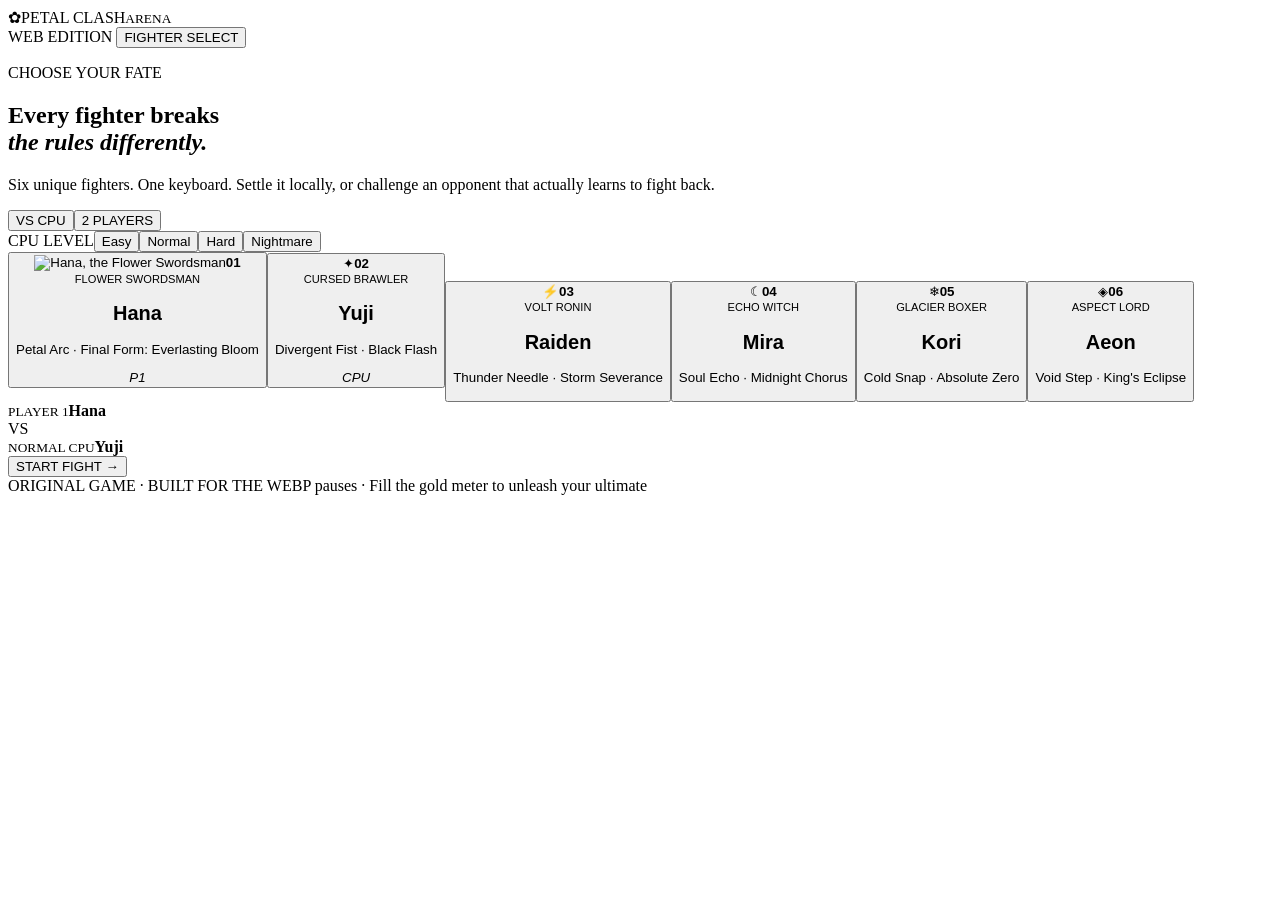
==== index.html @ d8c33975 "Initialize Petal Clash Arena" ====
<!DOCTYPE html><html lang="en"><head><meta charSet="utf-8"/><meta name="viewport" content="width=device-width, initial-scale=1"/><link rel="preload" as="image" href="./flower-swordsman.png"/><link rel="stylesheet" href="/BattleArena/_next/static/chunks/0ky-5suyjyhee.css" data-precedence="next"/><link rel="preload" as="script" fetchPriority="low" href="/BattleArena/_next/static/chunks/0ht900cau6_ur.js"/><script src="/BattleArena/_next/static/chunks/0n_eh19kxr6q1.js" async=""></script><script src="/BattleArena/_next/static/chunks/07lhk_q6pmm3r.js" async=""></script><script src="/BattleArena/_next/static/chunks/turbopack-0rrjkcv7wh3c1.js" async=""></script><script src="/BattleArena/_next/static/chunks/0dbhjjzl8qfwv.js" async=""></script><script src="/BattleArena/_next/static/chunks/10uo_e4p.emnz.js" async=""></script><title>Petal Clash Arena</title><meta name="description" content="A fast 2-player browser fighting game with six unique fighters and adaptive CPU opponents."/><meta name="codex-preview" content="development"/><script src="/BattleArena/_next/static/chunks/03~yq9q893hmn.js" noModule=""></script></head><body><div hidden=""><!--$--><!--/$--></div><main class="app-shell"><header class="topbar"><div class="brand"><span class="brand-mark">✿</span><span>PETAL CLASH</span><small>ARENA</small></div><div class="top-actions"><span class="status-dot"></span> WEB EDITION <button>FIGHTER SELECT</button></div></header><section class="select-screen"><div class="hero-copy"><p class="eyebrow">CHOOSE YOUR FATE</p><h1>Every fighter breaks<br/><em>the rules differently.</em></h1><p>Six unique fighters. One keyboard. Settle it locally, or challenge an opponent that actually learns to fight back.</p></div><div class="setup-panel"><div class="tabs"><button class="active">VS CPU</button><button class="">2 PLAYERS</button></div><div class="difficulty"><span>CPU LEVEL</span><button class="">Easy</button><button class="active">Normal</button><button class="">Hard</button><button class="">Nightmare</button></div></div><div class="roster"><button class="fighter-card p1 " style="--accent:#ff88b7"><div class="card-art"><img src="./flower-swordsman.png" alt="Hana, the Flower Swordsman"/><b>01</b></div><div class="card-info"><small>FLOWER SWORDSMAN</small><h2>Hana</h2><p>Petal Arc<!-- --> · <!-- -->Final Form: Everlasting Bloom</p></div><div class="pick-tags"><i>P1</i></div></button><button class="fighter-card  p2" style="--accent:#ff365f"><div class="card-art"><span>✦</span><b>02</b></div><div class="card-info"><small>CURSED BRAWLER</small><h2>Yuji</h2><p>Divergent Fist<!-- --> · <!-- -->Black Flash</p></div><div class="pick-tags"><i>CPU</i></div></button><button class="fighter-card  " style="--accent:#8f7cff"><div class="card-art"><span>⚡</span><b>03</b></div><div class="card-info"><small>VOLT RONIN</small><h2>Raiden</h2><p>Thunder Needle<!-- --> · <!-- -->Storm Severance</p></div><div class="pick-tags"></div></button><button class="fighter-card  " style="--accent:#d98cff"><div class="card-art"><span>☾</span><b>04</b></div><div class="card-info"><small>ECHO WITCH</small><h2>Mira</h2><p>Soul Echo<!-- --> · <!-- -->Midnight Chorus</p></div><div class="pick-tags"></div></button><button class="fighter-card  " style="--accent:#62d9ff"><div class="card-art"><span>❄</span><b>05</b></div><div class="card-info"><small>GLACIER BOXER</small><h2>Kori</h2><p>Cold Snap<!-- --> · <!-- -->Absolute Zero</p></div><div class="pick-tags"></div></button><button class="fighter-card  " style="--accent:#ebca66"><div class="card-art"><span>◈</span><b>06</b></div><div class="card-info"><small>ASPECT LORD</small><h2>Aeon</h2><p>Void Step<!-- --> · <!-- -->King&#x27;s Eclipse</p></div><div class="pick-tags"></div></button></div><div class="versus-strip"><div><small>PLAYER 1</small><b>Hana</b></div><span>VS</span><div class="right"><small>NORMAL CPU</small><b>Yuji</b></div><button class="fight-button">START FIGHT <span>→</span></button></div></section><footer><span>ORIGINAL GAME · BUILT FOR THE WEB</span><span>P pauses · Fill the gold meter to unleash your ultimate</span></footer></main><!--$--><!--/$--><script src="/BattleArena/_next/static/chunks/0ht900cau6_ur.js" id="_R_" async=""></script><script>(self.__next_f=self.__next_f||[]).push([0])</script><script>self.__next_f.push([1,"1:\"$Sreact.fragment\"\n2:I[39756,[\"/BattleArena/_next/static/chunks/0dbhjjzl8qfwv.js\"],\"default\"]\n3:I[37457,[\"/BattleArena/_next/static/chunks/0dbhjjzl8qfwv.js\"],\"default\"]\n4:I[47257,[\"/BattleArena/_next/static/chunks/0dbhjjzl8qfwv.js\"],\"ClientPageRoot\"]\n5:I[31713,[\"/BattleArena/_next/static/chunks/0dbhjjzl8qfwv.js\",\"/BattleArena/_next/static/chunks/10uo_e4p.emnz.js\"],\"default\"]\n8:I[97367,[\"/BattleArena/_next/static/chunks/0dbhjjzl8qfwv.js\"],\"OutletBoundary\"]\n9:\"$Sreact.suspense\"\nb:I[97367,[\"/BattleArena/_next/static/chunks/0dbhjjzl8qfwv.js\"],\"ViewportBoundary\"]\nd:I[97367,[\"/BattleArena/_next/static/chunks/0dbhjjzl8qfwv.js\"],\"MetadataBoundary\"]\nf:I[68027,[\"/BattleArena/_next/static/chunks/0dbhjjzl8qfwv.js\"],\"default\",1]\n:HL[\"/BattleArena/_next/static/chunks/0ky-5suyjyhee.css\",\"style\"]\n"])</script><script>self.__next_f.push([1,"0:{\"P\":null,\"c\":[\"\",\"\"],\"q\":\"\",\"i\":false,\"f\":[[[\"\",{\"children\":[\"__PAGE__\",{}]},\"$undefined\",\"$undefined\",16],[[\"$\",\"$1\",\"c\",{\"children\":[[[\"$\",\"link\",\"0\",{\"rel\":\"stylesheet\",\"href\":\"/BattleArena/_next/static/chunks/0ky-5suyjyhee.css\",\"precedence\":\"next\",\"crossOrigin\":\"$undefined\",\"nonce\":\"$undefined\"}],[\"$\",\"script\",\"script-0\",{\"src\":\"/BattleArena/_next/static/chunks/0dbhjjzl8qfwv.js\",\"async\":true,\"nonce\":\"$undefined\"}]],[\"$\",\"html\",null,{\"lang\":\"en\",\"children\":[\"$\",\"body\",null,{\"children\":[\"$\",\"$L2\",null,{\"parallelRouterKey\":\"children\",\"error\":\"$undefined\",\"errorStyles\":\"$undefined\",\"errorScripts\":\"$undefined\",\"template\":[\"$\",\"$L3\",null,{}],\"templateStyles\":\"$undefined\",\"templateScripts\":\"$undefined\",\"notFound\":[[[\"$\",\"title\",null,{\"children\":\"404: This page could not be found.\"}],[\"$\",\"div\",null,{\"style\":{\"fontFamily\":\"system-ui,\\\"Segoe UI\\\",Roboto,Helvetica,Arial,sans-serif,\\\"Apple Color Emoji\\\",\\\"Segoe UI Emoji\\\"\",\"height\":\"100vh\",\"textAlign\":\"center\",\"display\":\"flex\",\"flexDirection\":\"column\",\"alignItems\":\"center\",\"justifyContent\":\"center\"},\"children\":[\"$\",\"div\",null,{\"children\":[[\"$\",\"style\",null,{\"dangerouslySetInnerHTML\":{\"__html\":\"body{color:#000;background:#fff;margin:0}.next-error-h1{border-right:1px solid rgba(0,0,0,.3)}@media (prefers-color-scheme:dark){body{color:#fff;background:#000}.next-error-h1{border-right:1px solid rgba(255,255,255,.3)}}\"}}],[\"$\",\"h1\",null,{\"className\":\"next-error-h1\",\"style\":{\"display\":\"inline-block\",\"margin\":\"0 20px 0 0\",\"padding\":\"0 23px 0 0\",\"fontSize\":24,\"fontWeight\":500,\"verticalAlign\":\"top\",\"lineHeight\":\"49px\"},\"children\":404}],[\"$\",\"div\",null,{\"style\":{\"display\":\"inline-block\"},\"children\":[\"$\",\"h2\",null,{\"style\":{\"fontSize\":14,\"fontWeight\":400,\"lineHeight\":\"49px\",\"margin\":0},\"children\":\"This page could not be found.\"}]}]]}]}]],[]],\"forbidden\":\"$undefined\",\"unauthorized\":\"$undefined\"}]}]}]]}],{\"children\":[[\"$\",\"$1\",\"c\",{\"children\":[[\"$\",\"$L4\",null,{\"Component\":\"$5\",\"serverProvidedParams\":{\"searchParams\":{},\"params\":{},\"promises\":[\"$@6\",\"$@7\"]}}],[[\"$\",\"script\",\"script-0\",{\"src\":\"/BattleArena/_next/static/chunks/10uo_e4p.emnz.js\",\"async\":true,\"nonce\":\"$undefined\"}]],[\"$\",\"$L8\",null,{\"children\":[\"$\",\"$9\",null,{\"name\":\"Next.MetadataOutlet\",\"children\":\"$@a\"}]}]]}],{},null,false,null]},null,false,null],[\"$\",\"$1\",\"h\",{\"children\":[null,[\"$\",\"$Lb\",null,{\"children\":\"$Lc\"}],[\"$\",\"div\",null,{\"hidden\":true,\"children\":[\"$\",\"$Ld\",null,{\"children\":[\"$\",\"$9\",null,{\"name\":\"Next.Metadata\",\"children\":\"$Le\"}]}]}],null]}],false]],\"m\":\"$undefined\",\"G\":[\"$f\",[[\"$\",\"link\",\"0\",{\"rel\":\"stylesheet\",\"href\":\"/BattleArena/_next/static/chunks/0ky-5suyjyhee.css\",\"precedence\":\"next\",\"crossOrigin\":\"$undefined\",\"nonce\":\"$undefined\"}]]],\"S\":true,\"h\":null,\"s\":\"$undefined\",\"l\":\"$undefined\",\"p\":\"$undefined\",\"d\":\"$undefined\",\"b\":\"0bZxHKtTUa_LqFmqiua3A\"}\n"])</script><script>self.__next_f.push([1,"6:{}\n7:\"$0:f:0:1:1:children:0:props:children:0:props:serverProvidedParams:params\"\n"])</script><script>self.__next_f.push([1,"c:[[\"$\",\"meta\",\"0\",{\"charSet\":\"utf-8\"}],[\"$\",\"meta\",\"1\",{\"name\":\"viewport\",\"content\":\"width=device-width, initial-scale=1\"}]]\n"])</script><script>self.__next_f.push([1,"a:null\ne:[[\"$\",\"title\",\"0\",{\"children\":\"Petal Clash Arena\"}],[\"$\",\"meta\",\"1\",{\"name\":\"description\",\"content\":\"A fast 2-player browser fighting game with six unique fighters and adaptive CPU opponents.\"}],[\"$\",\"meta\",\"2\",{\"name\":\"codex-preview\",\"content\":\"development\"}]]\n"])</script></body></html>
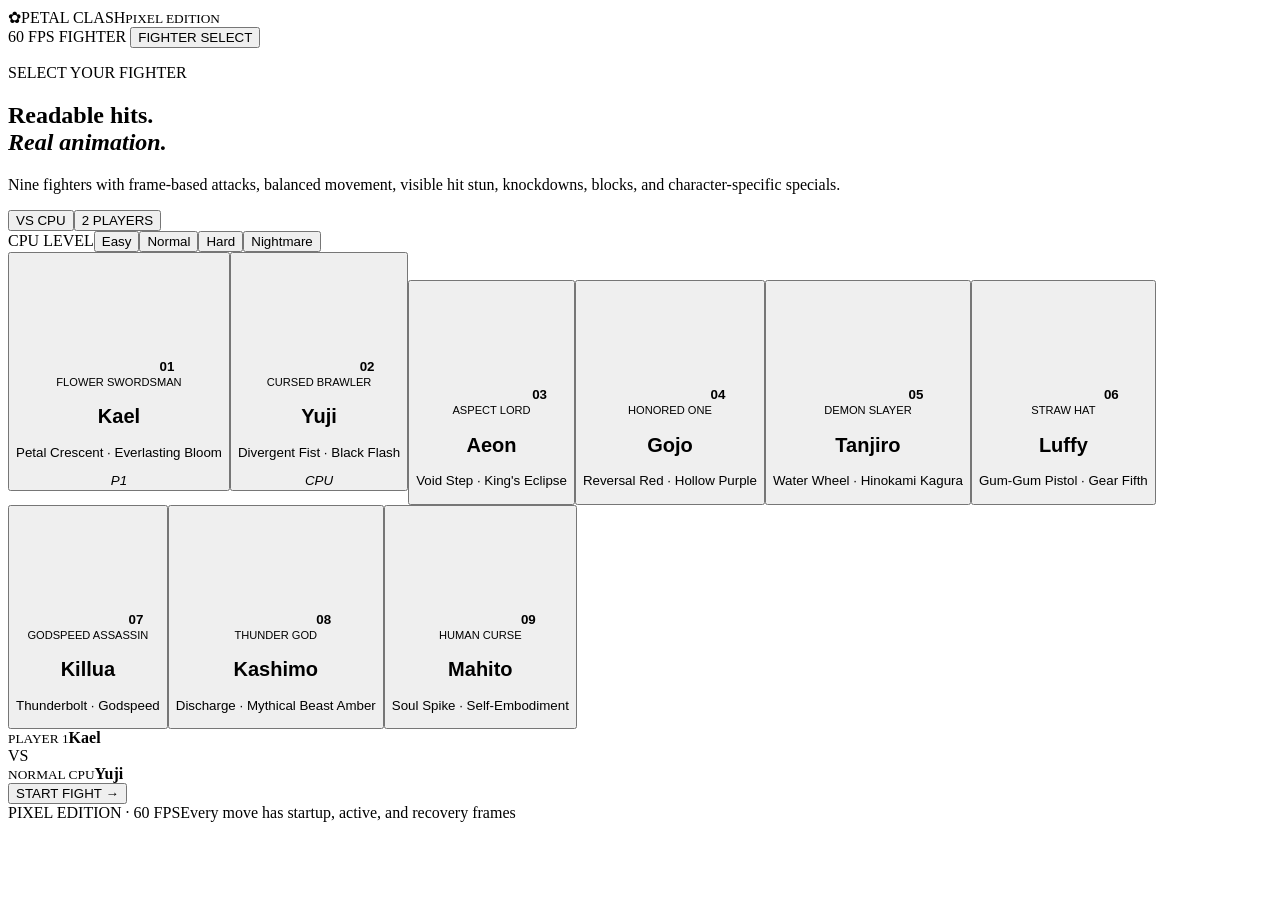
==== commit 8401a152: "Release balanced Pixel Edition combat" ====
--- a/index.html
+++ b/index.html
@@ -1 +1 @@
-<!DOCTYPE html><html lang="en"><head><meta charSet="utf-8"/><meta name="viewport" content="width=device-width, initial-scale=1"/><link rel="preload" as="image" href="./flower-swordsman.png"/><link rel="stylesheet" href="/BattleArena/_next/static/chunks/0ky-5suyjyhee.css" data-precedence="next"/><link rel="preload" as="script" fetchPriority="low" href="/BattleArena/_next/static/chunks/0ht900cau6_ur.js"/><script src="/BattleArena/_next/static/chunks/0n_eh19kxr6q1.js" async=""></script><script src="/BattleArena/_next/static/chunks/07lhk_q6pmm3r.js" async=""></script><script src="/BattleArena/_next/static/chunks/turbopack-0rrjkcv7wh3c1.js" async=""></script><script src="/BattleArena/_next/static/chunks/0dbhjjzl8qfwv.js" async=""></script><script src="/BattleArena/_next/static/chunks/10uo_e4p.emnz.js" async=""></script><title>Petal Clash Arena</title><meta name="description" content="A fast 2-player browser fighting game with six unique fighters and adaptive CPU opponents."/><meta name="codex-preview" content="development"/><script src="/BattleArena/_next/static/chunks/03~yq9q893hmn.js" noModule=""></script></head><body><div hidden=""><!--$--><!--/$--></div><main class="app-shell"><header class="topbar"><div class="brand"><span class="brand-mark">✿</span><span>PETAL CLASH</span><small>ARENA</small></div><div class="top-actions"><span class="status-dot"></span> WEB EDITION <button>FIGHTER SELECT</button></div></header><section class="select-screen"><div class="hero-copy"><p class="eyebrow">CHOOSE YOUR FATE</p><h1>Every fighter breaks<br/><em>the rules differently.</em></h1><p>Six unique fighters. One keyboard. Settle it locally, or challenge an opponent that actually learns to fight back.</p></div><div class="setup-panel"><div class="tabs"><button class="active">VS CPU</button><button class="">2 PLAYERS</button></div><div class="difficulty"><span>CPU LEVEL</span><button class="">Easy</button><button class="active">Normal</button><button class="">Hard</button><button class="">Nightmare</button></div></div><div class="roster"><button class="fighter-card p1 " style="--accent:#ff88b7"><div class="card-art"><img src="./flower-swordsman.png" alt="Hana, the Flower Swordsman"/><b>01</b></div><div class="card-info"><small>FLOWER SWORDSMAN</small><h2>Hana</h2><p>Petal Arc<!-- --> · <!-- -->Final Form: Everlasting Bloom</p></div><div class="pick-tags"><i>P1</i></div></button><button class="fighter-card  p2" style="--accent:#ff365f"><div class="card-art"><span>✦</span><b>02</b></div><div class="card-info"><small>CURSED BRAWLER</small><h2>Yuji</h2><p>Divergent Fist<!-- --> · <!-- -->Black Flash</p></div><div class="pick-tags"><i>CPU</i></div></button><button class="fighter-card  " style="--accent:#8f7cff"><div class="card-art"><span>⚡</span><b>03</b></div><div class="card-info"><small>VOLT RONIN</small><h2>Raiden</h2><p>Thunder Needle<!-- --> · <!-- -->Storm Severance</p></div><div class="pick-tags"></div></button><button class="fighter-card  " style="--accent:#d98cff"><div class="card-art"><span>☾</span><b>04</b></div><div class="card-info"><small>ECHO WITCH</small><h2>Mira</h2><p>Soul Echo<!-- --> · <!-- -->Midnight Chorus</p></div><div class="pick-tags"></div></button><button class="fighter-card  " style="--accent:#62d9ff"><div class="card-art"><span>❄</span><b>05</b></div><div class="card-info"><small>GLACIER BOXER</small><h2>Kori</h2><p>Cold Snap<!-- --> · <!-- -->Absolute Zero</p></div><div class="pick-tags"></div></button><button class="fighter-card  " style="--accent:#ebca66"><div class="card-art"><span>◈</span><b>06</b></div><div class="card-info"><small>ASPECT LORD</small><h2>Aeon</h2><p>Void Step<!-- --> · <!-- -->King&#x27;s Eclipse</p></div><div class="pick-tags"></div></button></div><div class="versus-strip"><div><small>PLAYER 1</small><b>Hana</b></div><span>VS</span><div class="right"><small>NORMAL CPU</small><b>Yuji</b></div><button class="fight-button">START FIGHT <span>→</span></button></div></section><footer><span>ORIGINAL GAME · BUILT FOR THE WEB</span><span>P pauses · Fill the gold meter to unleash your ultimate</span></footer></main><!--$--><!--/$--><script src="/BattleArena/_next/static/chunks/0ht900cau6_ur.js" id="_R_" async=""></script><script>(self.__next_f=self.__next_f||[]).push([0])</script><script>self.__next_f.push([1,"1:\"$Sreact.fragment\"\n2:I[39756,[\"/BattleArena/_next/static/chunks/0dbhjjzl8qfwv.js\"],\"default\"]\n3:I[37457,[\"/BattleArena/_next/static/chunks/0dbhjjzl8qfwv.js\"],\"default\"]\n4:I[47257,[\"/BattleArena/_next/static/chunks/0dbhjjzl8qfwv.js\"],\"ClientPageRoot\"]\n5:I[31713,[\"/BattleArena/_next/static/chunks/0dbhjjzl8qfwv.js\",\"/BattleArena/_next/static/chunks/10uo_e4p.emnz.js\"],\"default\"]\n8:I[97367,[\"/BattleArena/_next/static/chunks/0dbhjjzl8qfwv.js\"],\"OutletBoundary\"]\n9:\"$Sreact.suspense\"\nb:I[97367,[\"/BattleArena/_next/static/chunks/0dbhjjzl8qfwv.js\"],\"ViewportBoundary\"]\nd:I[97367,[\"/BattleArena/_next/static/chunks/0dbhjjzl8qfwv.js\"],\"MetadataBoundary\"]\nf:I[68027,[\"/BattleArena/_next/static/chunks/0dbhjjzl8qfwv.js\"],\"default\",1]\n:HL[\"/BattleArena/_next/static/chunks/0ky-5suyjyhee.css\",\"style\"]\n"])</script><script>self.__next_f.push([1,"0:{\"P\":null,\"c\":[\"\",\"\"],\"q\":\"\",\"i\":false,\"f\":[[[\"\",{\"children\":[\"__PAGE__\",{}]},\"$undefined\",\"$undefined\",16],[[\"$\",\"$1\",\"c\",{\"children\":[[[\"$\",\"link\",\"0\",{\"rel\":\"stylesheet\",\"href\":\"/BattleArena/_next/static/chunks/0ky-5suyjyhee.css\",\"precedence\":\"next\",\"crossOrigin\":\"$undefined\",\"nonce\":\"$undefined\"}],[\"$\",\"script\",\"script-0\",{\"src\":\"/BattleArena/_next/static/chunks/0dbhjjzl8qfwv.js\",\"async\":true,\"nonce\":\"$undefined\"}]],[\"$\",\"html\",null,{\"lang\":\"en\",\"children\":[\"$\",\"body\",null,{\"children\":[\"$\",\"$L2\",null,{\"parallelRouterKey\":\"children\",\"error\":\"$undefined\",\"errorStyles\":\"$undefined\",\"errorScripts\":\"$undefined\",\"template\":[\"$\",\"$L3\",null,{}],\"templateStyles\":\"$undefined\",\"templateScripts\":\"$undefined\",\"notFound\":[[[\"$\",\"title\",null,{\"children\":\"404: This page could not be found.\"}],[\"$\",\"div\",null,{\"style\":{\"fontFamily\":\"system-ui,\\\"Segoe UI\\\",Roboto,Helvetica,Arial,sans-serif,\\\"Apple Color Emoji\\\",\\\"Segoe UI Emoji\\\"\",\"height\":\"100vh\",\"textAlign\":\"center\",\"display\":\"flex\",\"flexDirection\":\"column\",\"alignItems\":\"center\",\"justifyContent\":\"center\"},\"children\":[\"$\",\"div\",null,{\"children\":[[\"$\",\"style\",null,{\"dangerouslySetInnerHTML\":{\"__html\":\"body{color:#000;background:#fff;margin:0}.next-error-h1{border-right:1px solid rgba(0,0,0,.3)}@media (prefers-color-scheme:dark){body{color:#fff;background:#000}.next-error-h1{border-right:1px solid rgba(255,255,255,.3)}}\"}}],[\"$\",\"h1\",null,{\"className\":\"next-error-h1\",\"style\":{\"display\":\"inline-block\",\"margin\":\"0 20px 0 0\",\"padding\":\"0 23px 0 0\",\"fontSize\":24,\"fontWeight\":500,\"verticalAlign\":\"top\",\"lineHeight\":\"49px\"},\"children\":404}],[\"$\",\"div\",null,{\"style\":{\"display\":\"inline-block\"},\"children\":[\"$\",\"h2\",null,{\"style\":{\"fontSize\":14,\"fontWeight\":400,\"lineHeight\":\"49px\",\"margin\":0},\"children\":\"This page could not be found.\"}]}]]}]}]],[]],\"forbidden\":\"$undefined\",\"unauthorized\":\"$undefined\"}]}]}]]}],{\"children\":[[\"$\",\"$1\",\"c\",{\"children\":[[\"$\",\"$L4\",null,{\"Component\":\"$5\",\"serverProvidedParams\":{\"searchParams\":{},\"params\":{},\"promises\":[\"$@6\",\"$@7\"]}}],[[\"$\",\"script\",\"script-0\",{\"src\":\"/BattleArena/_next/static/chunks/10uo_e4p.emnz.js\",\"async\":true,\"nonce\":\"$undefined\"}]],[\"$\",\"$L8\",null,{\"children\":[\"$\",\"$9\",null,{\"name\":\"Next.MetadataOutlet\",\"children\":\"$@a\"}]}]]}],{},null,false,null]},null,false,null],[\"$\",\"$1\",\"h\",{\"children\":[null,[\"$\",\"$Lb\",null,{\"children\":\"$Lc\"}],[\"$\",\"div\",null,{\"hidden\":true,\"children\":[\"$\",\"$Ld\",null,{\"children\":[\"$\",\"$9\",null,{\"name\":\"Next.Metadata\",\"children\":\"$Le\"}]}]}],null]}],false]],\"m\":\"$undefined\",\"G\":[\"$f\",[[\"$\",\"link\",\"0\",{\"rel\":\"stylesheet\",\"href\":\"/BattleArena/_next/static/chunks/0ky-5suyjyhee.css\",\"precedence\":\"next\",\"crossOrigin\":\"$undefined\",\"nonce\":\"$undefined\"}]]],\"S\":true,\"h\":null,\"s\":\"$undefined\",\"l\":\"$undefined\",\"p\":\"$undefined\",\"d\":\"$undefined\",\"b\":\"0bZxHKtTUa_LqFmqiua3A\"}\n"])</script><script>self.__next_f.push([1,"6:{}\n7:\"$0:f:0:1:1:children:0:props:children:0:props:serverProvidedParams:params\"\n"])</script><script>self.__next_f.push([1,"c:[[\"$\",\"meta\",\"0\",{\"charSet\":\"utf-8\"}],[\"$\",\"meta\",\"1\",{\"name\":\"viewport\",\"content\":\"width=device-width, initial-scale=1\"}]]\n"])</script><script>self.__next_f.push([1,"a:null\ne:[[\"$\",\"title\",\"0\",{\"children\":\"Petal Clash Arena\"}],[\"$\",\"meta\",\"1\",{\"name\":\"description\",\"content\":\"A fast 2-player browser fighting game with six unique fighters and adaptive CPU opponents.\"}],[\"$\",\"meta\",\"2\",{\"name\":\"codex-preview\",\"content\":\"development\"}]]\n"])</script></body></html>+<!DOCTYPE html><html lang="en"><head><meta charSet="utf-8"/><meta name="viewport" content="width=device-width, initial-scale=1"/><link rel="stylesheet" href="/BattleArena/_next/static/chunks/06kf..6u5eg8d.css" data-precedence="next"/><link rel="preload" as="script" fetchPriority="low" href="/BattleArena/_next/static/chunks/0ht900cau6_ur.js"/><script src="/BattleArena/_next/static/chunks/0n_eh19kxr6q1.js" async=""></script><script src="/BattleArena/_next/static/chunks/07lhk_q6pmm3r.js" async=""></script><script src="/BattleArena/_next/static/chunks/turbopack-0rrjkcv7wh3c1.js" async=""></script><script src="/BattleArena/_next/static/chunks/0dbhjjzl8qfwv.js" async=""></script><script src="/BattleArena/_next/static/chunks/0dkx7oa-svhm7.js" async=""></script><title>Petal Clash Arena</title><meta name="description" content="A fast 2-player browser fighting game with six unique fighters and adaptive CPU opponents."/><meta name="codex-preview" content="development"/><script src="/BattleArena/_next/static/chunks/03~yq9q893hmn.js" noModule=""></script></head><body><div hidden=""><!--$--><!--/$--></div><main class="app-shell"><header class="topbar"><div class="brand"><span class="brand-mark">✿</span><span>PETAL CLASH</span><small>PIXEL EDITION</small></div><div class="top-actions"><span class="status-dot"></span> 60 FPS FIGHTER <button>FIGHTER SELECT</button></div></header><section class="select-screen"><div class="hero-copy"><p class="eyebrow">SELECT YOUR FIGHTER</p><h1>Readable hits.<br/><em>Real animation.</em></h1><p>Nine fighters with frame-based attacks, balanced movement, visible hit stun, knockdowns, blocks, and character-specific specials.</p></div><div class="setup-panel"><div class="tabs"><button class="active">VS CPU</button><button class="">2 PLAYERS</button></div><div class="difficulty"><span>CPU LEVEL</span><button class="">Easy</button><button class="active">Normal</button><button class="">Hard</button><button class="">Nightmare</button></div></div><div class="roster pixel-roster"><button class="fighter-card p1 " style="--accent:#ff78ae"><div class="card-art pixel-art"><canvas width="96" height="116" aria-hidden="true"></canvas><b>01</b></div><div class="card-info"><small>FLOWER SWORDSMAN</small><h2>Kael</h2><p>Petal Crescent<!-- --> · <!-- -->Everlasting Bloom</p></div><div class="pick-tags"><i>P1</i></div></button><button class="fighter-card  p2" style="--accent:#ff3b62"><div class="card-art pixel-art"><canvas width="96" height="116" aria-hidden="true"></canvas><b>02</b></div><div class="card-info"><small>CURSED BRAWLER</small><h2>Yuji</h2><p>Divergent Fist<!-- --> · <!-- -->Black Flash</p></div><div class="pick-tags"><i>CPU</i></div></button><button class="fighter-card  " style="--accent:#e9c75e"><div class="card-art pixel-art"><canvas width="96" height="116" aria-hidden="true"></canvas><b>03</b></div><div class="card-info"><small>ASPECT LORD</small><h2>Aeon</h2><p>Void Step<!-- --> · <!-- -->King&#x27;s Eclipse</p></div><div class="pick-tags"></div></button><button class="fighter-card  " style="--accent:#6f8cff"><div class="card-art pixel-art"><canvas width="96" height="116" aria-hidden="true"></canvas><b>04</b></div><div class="card-info"><small>HONORED ONE</small><h2>Gojo</h2><p>Reversal Red<!-- --> · <!-- -->Hollow Purple</p></div><div class="pick-tags"></div></button><button class="fighter-card  " style="--accent:#38cbb2"><div class="card-art pixel-art"><canvas width="96" height="116" aria-hidden="true"></canvas><b>05</b></div><div class="card-info"><small>DEMON SLAYER</small><h2>Tanjiro</h2><p>Water Wheel<!-- --> · <!-- -->Hinokami Kagura</p></div><div class="pick-tags"></div></button><button class="fighter-card  " style="--accent:#ffcf43"><div class="card-art pixel-art"><canvas width="96" height="116" aria-hidden="true"></canvas><b>06</b></div><div class="card-info"><small>STRAW HAT</small><h2>Luffy</h2><p>Gum-Gum Pistol<!-- --> · <!-- -->Gear Fifth</p></div><div class="pick-tags"></div></button><button class="fighter-card  " style="--accent:#80ddff"><div class="card-art pixel-art"><canvas width="96" height="116" aria-hidden="true"></canvas><b>07</b></div><div class="card-info"><small>GODSPEED ASSASSIN</small><h2>Killua</h2><p>Thunderbolt<!-- --> · <!-- -->Godspeed</p></div><div class="pick-tags"></div></button><button class="fighter-card  " style="--accent:#57e3db"><div class="card-art pixel-art"><canvas width="96" height="116" aria-hidden="true"></canvas><b>08</b></div><div class="card-info"><small>THUNDER GOD</small><h2>Kashimo</h2><p>Discharge<!-- --> · <!-- -->Mythical Beast Amber</p></div><div class="pick-tags"></div></button><button class="fighter-card  " style="--accent:#a787de"><div class="card-art pixel-art"><canvas width="96" height="116" aria-hidden="true"></canvas><b>09</b></div><div class="card-info"><small>HUMAN CURSE</small><h2>Mahito</h2><p>Soul Spike<!-- --> · <!-- -->Self-Embodiment</p></div><div class="pick-tags"></div></button></div><div class="versus-strip"><div><small>PLAYER 1</small><b>Kael</b></div><span>VS</span><div class="right"><small>NORMAL CPU</small><b>Yuji</b></div><button class="fight-button">START FIGHT <span>→</span></button></div></section><footer><span>PIXEL EDITION · 60 FPS</span><span>Every move has startup, active, and recovery frames</span></footer></main><!--$--><!--/$--><script src="/BattleArena/_next/static/chunks/0ht900cau6_ur.js" id="_R_" async=""></script><script>(self.__next_f=self.__next_f||[]).push([0])</script><script>self.__next_f.push([1,"1:\"$Sreact.fragment\"\n2:I[39756,[\"/BattleArena/_next/static/chunks/0dbhjjzl8qfwv.js\"],\"default\"]\n3:I[37457,[\"/BattleArena/_next/static/chunks/0dbhjjzl8qfwv.js\"],\"default\"]\n4:I[47257,[\"/BattleArena/_next/static/chunks/0dbhjjzl8qfwv.js\"],\"ClientPageRoot\"]\n5:I[31713,[\"/BattleArena/_next/static/chunks/0dbhjjzl8qfwv.js\",\"/BattleArena/_next/static/chunks/0dkx7oa-svhm7.js\"],\"default\"]\n8:I[97367,[\"/BattleArena/_next/static/chunks/0dbhjjzl8qfwv.js\"],\"OutletBoundary\"]\n9:\"$Sreact.suspense\"\nb:I[97367,[\"/BattleArena/_next/static/chunks/0dbhjjzl8qfwv.js\"],\"ViewportBoundary\"]\nd:I[97367,[\"/BattleArena/_next/static/chunks/0dbhjjzl8qfwv.js\"],\"MetadataBoundary\"]\nf:I[68027,[\"/BattleArena/_next/static/chunks/0dbhjjzl8qfwv.js\"],\"default\",1]\n:HL[\"/BattleArena/_next/static/chunks/06kf..6u5eg8d.css\",\"style\"]\n"])</script><script>self.__next_f.push([1,"0:{\"P\":null,\"c\":[\"\",\"\"],\"q\":\"\",\"i\":false,\"f\":[[[\"\",{\"children\":[\"__PAGE__\",{}]},\"$undefined\",\"$undefined\",16],[[\"$\",\"$1\",\"c\",{\"children\":[[[\"$\",\"link\",\"0\",{\"rel\":\"stylesheet\",\"href\":\"/BattleArena/_next/static/chunks/06kf..6u5eg8d.css\",\"precedence\":\"next\",\"crossOrigin\":\"$undefined\",\"nonce\":\"$undefined\"}],[\"$\",\"script\",\"script-0\",{\"src\":\"/BattleArena/_next/static/chunks/0dbhjjzl8qfwv.js\",\"async\":true,\"nonce\":\"$undefined\"}]],[\"$\",\"html\",null,{\"lang\":\"en\",\"children\":[\"$\",\"body\",null,{\"children\":[\"$\",\"$L2\",null,{\"parallelRouterKey\":\"children\",\"error\":\"$undefined\",\"errorStyles\":\"$undefined\",\"errorScripts\":\"$undefined\",\"template\":[\"$\",\"$L3\",null,{}],\"templateStyles\":\"$undefined\",\"templateScripts\":\"$undefined\",\"notFound\":[[[\"$\",\"title\",null,{\"children\":\"404: This page could not be found.\"}],[\"$\",\"div\",null,{\"style\":{\"fontFamily\":\"system-ui,\\\"Segoe UI\\\",Roboto,Helvetica,Arial,sans-serif,\\\"Apple Color Emoji\\\",\\\"Segoe UI Emoji\\\"\",\"height\":\"100vh\",\"textAlign\":\"center\",\"display\":\"flex\",\"flexDirection\":\"column\",\"alignItems\":\"center\",\"justifyContent\":\"center\"},\"children\":[\"$\",\"div\",null,{\"children\":[[\"$\",\"style\",null,{\"dangerouslySetInnerHTML\":{\"__html\":\"body{color:#000;background:#fff;margin:0}.next-error-h1{border-right:1px solid rgba(0,0,0,.3)}@media (prefers-color-scheme:dark){body{color:#fff;background:#000}.next-error-h1{border-right:1px solid rgba(255,255,255,.3)}}\"}}],[\"$\",\"h1\",null,{\"className\":\"next-error-h1\",\"style\":{\"display\":\"inline-block\",\"margin\":\"0 20px 0 0\",\"padding\":\"0 23px 0 0\",\"fontSize\":24,\"fontWeight\":500,\"verticalAlign\":\"top\",\"lineHeight\":\"49px\"},\"children\":404}],[\"$\",\"div\",null,{\"style\":{\"display\":\"inline-block\"},\"children\":[\"$\",\"h2\",null,{\"style\":{\"fontSize\":14,\"fontWeight\":400,\"lineHeight\":\"49px\",\"margin\":0},\"children\":\"This page could not be found.\"}]}]]}]}]],[]],\"forbidden\":\"$undefined\",\"unauthorized\":\"$undefined\"}]}]}]]}],{\"children\":[[\"$\",\"$1\",\"c\",{\"children\":[[\"$\",\"$L4\",null,{\"Component\":\"$5\",\"serverProvidedParams\":{\"searchParams\":{},\"params\":{},\"promises\":[\"$@6\",\"$@7\"]}}],[[\"$\",\"script\",\"script-0\",{\"src\":\"/BattleArena/_next/static/chunks/0dkx7oa-svhm7.js\",\"async\":true,\"nonce\":\"$undefined\"}]],[\"$\",\"$L8\",null,{\"children\":[\"$\",\"$9\",null,{\"name\":\"Next.MetadataOutlet\",\"children\":\"$@a\"}]}]]}],{},null,false,null]},null,false,null],[\"$\",\"$1\",\"h\",{\"children\":[null,[\"$\",\"$Lb\",null,{\"children\":\"$Lc\"}],[\"$\",\"div\",null,{\"hidden\":true,\"children\":[\"$\",\"$Ld\",null,{\"children\":[\"$\",\"$9\",null,{\"name\":\"Next.Metadata\",\"children\":\"$Le\"}]}]}],null]}],false]],\"m\":\"$undefined\",\"G\":[\"$f\",[[\"$\",\"link\",\"0\",{\"rel\":\"stylesheet\",\"href\":\"/BattleArena/_next/static/chunks/06kf..6u5eg8d.css\",\"precedence\":\"next\",\"crossOrigin\":\"$undefined\",\"nonce\":\"$undefined\"}]]],\"S\":true,\"h\":null,\"s\":\"$undefined\",\"l\":\"$undefined\",\"p\":\"$undefined\",\"d\":\"$undefined\",\"b\":\"Uyd34QJeQweu5e8QetPZe\"}\n"])</script><script>self.__next_f.push([1,"6:{}\n7:\"$0:f:0:1:1:children:0:props:children:0:props:serverProvidedParams:params\"\n"])</script><script>self.__next_f.push([1,"c:[[\"$\",\"meta\",\"0\",{\"charSet\":\"utf-8\"}],[\"$\",\"meta\",\"1\",{\"name\":\"viewport\",\"content\":\"width=device-width, initial-scale=1\"}]]\n"])</script><script>self.__next_f.push([1,"a:null\ne:[[\"$\",\"title\",\"0\",{\"children\":\"Petal Clash Arena\"}],[\"$\",\"meta\",\"1\",{\"name\":\"description\",\"content\":\"A fast 2-player browser fighting game with six unique fighters and adaptive CPU opponents.\"}],[\"$\",\"meta\",\"2\",{\"name\":\"codex-preview\",\"content\":\"development\"}]]\n"])</script></body></html>
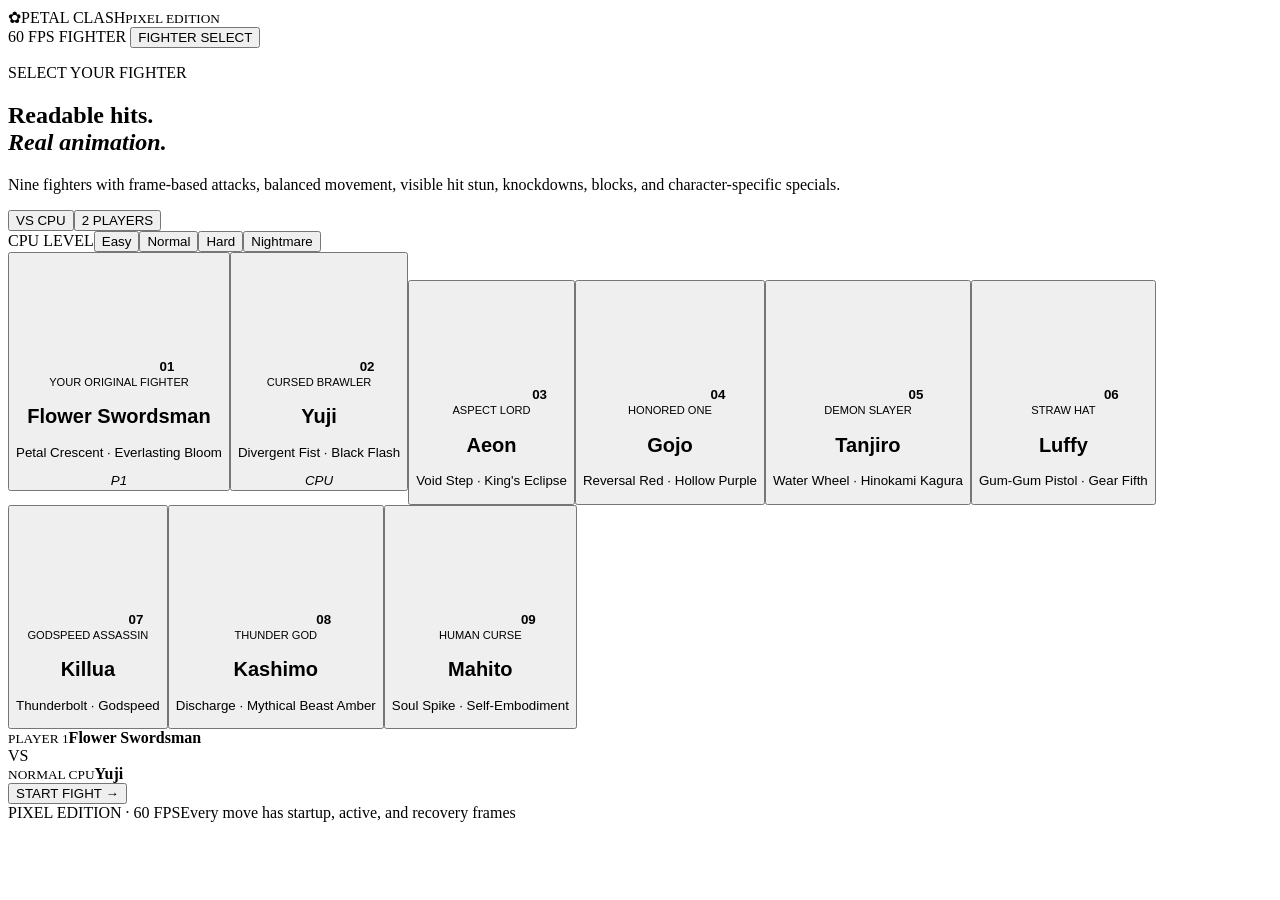
==== commit 83c9a768: "Keep original Flower Swordsman identity" ====
--- a/index.html
+++ b/index.html
@@ -1 +1 @@
-<!DOCTYPE html><html lang="en"><head><meta charSet="utf-8"/><meta name="viewport" content="width=device-width, initial-scale=1"/><link rel="stylesheet" href="/BattleArena/_next/static/chunks/06kf..6u5eg8d.css" data-precedence="next"/><link rel="preload" as="script" fetchPriority="low" href="/BattleArena/_next/static/chunks/0ht900cau6_ur.js"/><script src="/BattleArena/_next/static/chunks/0n_eh19kxr6q1.js" async=""></script><script src="/BattleArena/_next/static/chunks/07lhk_q6pmm3r.js" async=""></script><script src="/BattleArena/_next/static/chunks/turbopack-0rrjkcv7wh3c1.js" async=""></script><script src="/BattleArena/_next/static/chunks/0dbhjjzl8qfwv.js" async=""></script><script src="/BattleArena/_next/static/chunks/0dkx7oa-svhm7.js" async=""></script><title>Petal Clash Arena</title><meta name="description" content="A fast 2-player browser fighting game with six unique fighters and adaptive CPU opponents."/><meta name="codex-preview" content="development"/><script src="/BattleArena/_next/static/chunks/03~yq9q893hmn.js" noModule=""></script></head><body><div hidden=""><!--$--><!--/$--></div><main class="app-shell"><header class="topbar"><div class="brand"><span class="brand-mark">✿</span><span>PETAL CLASH</span><small>PIXEL EDITION</small></div><div class="top-actions"><span class="status-dot"></span> 60 FPS FIGHTER <button>FIGHTER SELECT</button></div></header><section class="select-screen"><div class="hero-copy"><p class="eyebrow">SELECT YOUR FIGHTER</p><h1>Readable hits.<br/><em>Real animation.</em></h1><p>Nine fighters with frame-based attacks, balanced movement, visible hit stun, knockdowns, blocks, and character-specific specials.</p></div><div class="setup-panel"><div class="tabs"><button class="active">VS CPU</button><button class="">2 PLAYERS</button></div><div class="difficulty"><span>CPU LEVEL</span><button class="">Easy</button><button class="active">Normal</button><button class="">Hard</button><button class="">Nightmare</button></div></div><div class="roster pixel-roster"><button class="fighter-card p1 " style="--accent:#ff78ae"><div class="card-art pixel-art"><canvas width="96" height="116" aria-hidden="true"></canvas><b>01</b></div><div class="card-info"><small>FLOWER SWORDSMAN</small><h2>Kael</h2><p>Petal Crescent<!-- --> · <!-- -->Everlasting Bloom</p></div><div class="pick-tags"><i>P1</i></div></button><button class="fighter-card  p2" style="--accent:#ff3b62"><div class="card-art pixel-art"><canvas width="96" height="116" aria-hidden="true"></canvas><b>02</b></div><div class="card-info"><small>CURSED BRAWLER</small><h2>Yuji</h2><p>Divergent Fist<!-- --> · <!-- -->Black Flash</p></div><div class="pick-tags"><i>CPU</i></div></button><button class="fighter-card  " style="--accent:#e9c75e"><div class="card-art pixel-art"><canvas width="96" height="116" aria-hidden="true"></canvas><b>03</b></div><div class="card-info"><small>ASPECT LORD</small><h2>Aeon</h2><p>Void Step<!-- --> · <!-- -->King&#x27;s Eclipse</p></div><div class="pick-tags"></div></button><button class="fighter-card  " style="--accent:#6f8cff"><div class="card-art pixel-art"><canvas width="96" height="116" aria-hidden="true"></canvas><b>04</b></div><div class="card-info"><small>HONORED ONE</small><h2>Gojo</h2><p>Reversal Red<!-- --> · <!-- -->Hollow Purple</p></div><div class="pick-tags"></div></button><button class="fighter-card  " style="--accent:#38cbb2"><div class="card-art pixel-art"><canvas width="96" height="116" aria-hidden="true"></canvas><b>05</b></div><div class="card-info"><small>DEMON SLAYER</small><h2>Tanjiro</h2><p>Water Wheel<!-- --> · <!-- -->Hinokami Kagura</p></div><div class="pick-tags"></div></button><button class="fighter-card  " style="--accent:#ffcf43"><div class="card-art pixel-art"><canvas width="96" height="116" aria-hidden="true"></canvas><b>06</b></div><div class="card-info"><small>STRAW HAT</small><h2>Luffy</h2><p>Gum-Gum Pistol<!-- --> · <!-- -->Gear Fifth</p></div><div class="pick-tags"></div></button><button class="fighter-card  " style="--accent:#80ddff"><div class="card-art pixel-art"><canvas width="96" height="116" aria-hidden="true"></canvas><b>07</b></div><div class="card-info"><small>GODSPEED ASSASSIN</small><h2>Killua</h2><p>Thunderbolt<!-- --> · <!-- -->Godspeed</p></div><div class="pick-tags"></div></button><button class="fighter-card  " style="--accent:#57e3db"><div class="card-art pixel-art"><canvas width="96" height="116" aria-hidden="true"></canvas><b>08</b></div><div class="card-info"><small>THUNDER GOD</small><h2>Kashimo</h2><p>Discharge<!-- --> · <!-- -->Mythical Beast Amber</p></div><div class="pick-tags"></div></button><button class="fighter-card  " style="--accent:#a787de"><div class="card-art pixel-art"><canvas width="96" height="116" aria-hidden="true"></canvas><b>09</b></div><div class="card-info"><small>HUMAN CURSE</small><h2>Mahito</h2><p>Soul Spike<!-- --> · <!-- -->Self-Embodiment</p></div><div class="pick-tags"></div></button></div><div class="versus-strip"><div><small>PLAYER 1</small><b>Kael</b></div><span>VS</span><div class="right"><small>NORMAL CPU</small><b>Yuji</b></div><button class="fight-button">START FIGHT <span>→</span></button></div></section><footer><span>PIXEL EDITION · 60 FPS</span><span>Every move has startup, active, and recovery frames</span></footer></main><!--$--><!--/$--><script src="/BattleArena/_next/static/chunks/0ht900cau6_ur.js" id="_R_" async=""></script><script>(self.__next_f=self.__next_f||[]).push([0])</script><script>self.__next_f.push([1,"1:\"$Sreact.fragment\"\n2:I[39756,[\"/BattleArena/_next/static/chunks/0dbhjjzl8qfwv.js\"],\"default\"]\n3:I[37457,[\"/BattleArena/_next/static/chunks/0dbhjjzl8qfwv.js\"],\"default\"]\n4:I[47257,[\"/BattleArena/_next/static/chunks/0dbhjjzl8qfwv.js\"],\"ClientPageRoot\"]\n5:I[31713,[\"/BattleArena/_next/static/chunks/0dbhjjzl8qfwv.js\",\"/BattleArena/_next/static/chunks/0dkx7oa-svhm7.js\"],\"default\"]\n8:I[97367,[\"/BattleArena/_next/static/chunks/0dbhjjzl8qfwv.js\"],\"OutletBoundary\"]\n9:\"$Sreact.suspense\"\nb:I[97367,[\"/BattleArena/_next/static/chunks/0dbhjjzl8qfwv.js\"],\"ViewportBoundary\"]\nd:I[97367,[\"/BattleArena/_next/static/chunks/0dbhjjzl8qfwv.js\"],\"MetadataBoundary\"]\nf:I[68027,[\"/BattleArena/_next/static/chunks/0dbhjjzl8qfwv.js\"],\"default\",1]\n:HL[\"/BattleArena/_next/static/chunks/06kf..6u5eg8d.css\",\"style\"]\n"])</script><script>self.__next_f.push([1,"0:{\"P\":null,\"c\":[\"\",\"\"],\"q\":\"\",\"i\":false,\"f\":[[[\"\",{\"children\":[\"__PAGE__\",{}]},\"$undefined\",\"$undefined\",16],[[\"$\",\"$1\",\"c\",{\"children\":[[[\"$\",\"link\",\"0\",{\"rel\":\"stylesheet\",\"href\":\"/BattleArena/_next/static/chunks/06kf..6u5eg8d.css\",\"precedence\":\"next\",\"crossOrigin\":\"$undefined\",\"nonce\":\"$undefined\"}],[\"$\",\"script\",\"script-0\",{\"src\":\"/BattleArena/_next/static/chunks/0dbhjjzl8qfwv.js\",\"async\":true,\"nonce\":\"$undefined\"}]],[\"$\",\"html\",null,{\"lang\":\"en\",\"children\":[\"$\",\"body\",null,{\"children\":[\"$\",\"$L2\",null,{\"parallelRouterKey\":\"children\",\"error\":\"$undefined\",\"errorStyles\":\"$undefined\",\"errorScripts\":\"$undefined\",\"template\":[\"$\",\"$L3\",null,{}],\"templateStyles\":\"$undefined\",\"templateScripts\":\"$undefined\",\"notFound\":[[[\"$\",\"title\",null,{\"children\":\"404: This page could not be found.\"}],[\"$\",\"div\",null,{\"style\":{\"fontFamily\":\"system-ui,\\\"Segoe UI\\\",Roboto,Helvetica,Arial,sans-serif,\\\"Apple Color Emoji\\\",\\\"Segoe UI Emoji\\\"\",\"height\":\"100vh\",\"textAlign\":\"center\",\"display\":\"flex\",\"flexDirection\":\"column\",\"alignItems\":\"center\",\"justifyContent\":\"center\"},\"children\":[\"$\",\"div\",null,{\"children\":[[\"$\",\"style\",null,{\"dangerouslySetInnerHTML\":{\"__html\":\"body{color:#000;background:#fff;margin:0}.next-error-h1{border-right:1px solid rgba(0,0,0,.3)}@media (prefers-color-scheme:dark){body{color:#fff;background:#000}.next-error-h1{border-right:1px solid rgba(255,255,255,.3)}}\"}}],[\"$\",\"h1\",null,{\"className\":\"next-error-h1\",\"style\":{\"display\":\"inline-block\",\"margin\":\"0 20px 0 0\",\"padding\":\"0 23px 0 0\",\"fontSize\":24,\"fontWeight\":500,\"verticalAlign\":\"top\",\"lineHeight\":\"49px\"},\"children\":404}],[\"$\",\"div\",null,{\"style\":{\"display\":\"inline-block\"},\"children\":[\"$\",\"h2\",null,{\"style\":{\"fontSize\":14,\"fontWeight\":400,\"lineHeight\":\"49px\",\"margin\":0},\"children\":\"This page could not be found.\"}]}]]}]}]],[]],\"forbidden\":\"$undefined\",\"unauthorized\":\"$undefined\"}]}]}]]}],{\"children\":[[\"$\",\"$1\",\"c\",{\"children\":[[\"$\",\"$L4\",null,{\"Component\":\"$5\",\"serverProvidedParams\":{\"searchParams\":{},\"params\":{},\"promises\":[\"$@6\",\"$@7\"]}}],[[\"$\",\"script\",\"script-0\",{\"src\":\"/BattleArena/_next/static/chunks/0dkx7oa-svhm7.js\",\"async\":true,\"nonce\":\"$undefined\"}]],[\"$\",\"$L8\",null,{\"children\":[\"$\",\"$9\",null,{\"name\":\"Next.MetadataOutlet\",\"children\":\"$@a\"}]}]]}],{},null,false,null]},null,false,null],[\"$\",\"$1\",\"h\",{\"children\":[null,[\"$\",\"$Lb\",null,{\"children\":\"$Lc\"}],[\"$\",\"div\",null,{\"hidden\":true,\"children\":[\"$\",\"$Ld\",null,{\"children\":[\"$\",\"$9\",null,{\"name\":\"Next.Metadata\",\"children\":\"$Le\"}]}]}],null]}],false]],\"m\":\"$undefined\",\"G\":[\"$f\",[[\"$\",\"link\",\"0\",{\"rel\":\"stylesheet\",\"href\":\"/BattleArena/_next/static/chunks/06kf..6u5eg8d.css\",\"precedence\":\"next\",\"crossOrigin\":\"$undefined\",\"nonce\":\"$undefined\"}]]],\"S\":true,\"h\":null,\"s\":\"$undefined\",\"l\":\"$undefined\",\"p\":\"$undefined\",\"d\":\"$undefined\",\"b\":\"Uyd34QJeQweu5e8QetPZe\"}\n"])</script><script>self.__next_f.push([1,"6:{}\n7:\"$0:f:0:1:1:children:0:props:children:0:props:serverProvidedParams:params\"\n"])</script><script>self.__next_f.push([1,"c:[[\"$\",\"meta\",\"0\",{\"charSet\":\"utf-8\"}],[\"$\",\"meta\",\"1\",{\"name\":\"viewport\",\"content\":\"width=device-width, initial-scale=1\"}]]\n"])</script><script>self.__next_f.push([1,"a:null\ne:[[\"$\",\"title\",\"0\",{\"children\":\"Petal Clash Arena\"}],[\"$\",\"meta\",\"1\",{\"name\":\"description\",\"content\":\"A fast 2-player browser fighting game with six unique fighters and adaptive CPU opponents.\"}],[\"$\",\"meta\",\"2\",{\"name\":\"codex-preview\",\"content\":\"development\"}]]\n"])</script></body></html>+<!DOCTYPE html><html lang="en"><head><meta charSet="utf-8"/><meta name="viewport" content="width=device-width, initial-scale=1"/><link rel="stylesheet" href="/BattleArena/_next/static/chunks/06kf..6u5eg8d.css" data-precedence="next"/><link rel="preload" as="script" fetchPriority="low" href="/BattleArena/_next/static/chunks/0ht900cau6_ur.js"/><script src="/BattleArena/_next/static/chunks/0n_eh19kxr6q1.js" async=""></script><script src="/BattleArena/_next/static/chunks/07lhk_q6pmm3r.js" async=""></script><script src="/BattleArena/_next/static/chunks/turbopack-0rrjkcv7wh3c1.js" async=""></script><script src="/BattleArena/_next/static/chunks/0dbhjjzl8qfwv.js" async=""></script><script src="/BattleArena/_next/static/chunks/0d8wt.-_eckh3.js" async=""></script><title>Petal Clash Arena</title><meta name="description" content="A fast 2-player browser fighting game with six unique fighters and adaptive CPU opponents."/><meta name="codex-preview" content="development"/><script src="/BattleArena/_next/static/chunks/03~yq9q893hmn.js" noModule=""></script></head><body><div hidden=""><!--$--><!--/$--></div><main class="app-shell"><header class="topbar"><div class="brand"><span class="brand-mark">✿</span><span>PETAL CLASH</span><small>PIXEL EDITION</small></div><div class="top-actions"><span class="status-dot"></span> 60 FPS FIGHTER <button>FIGHTER SELECT</button></div></header><section class="select-screen"><div class="hero-copy"><p class="eyebrow">SELECT YOUR FIGHTER</p><h1>Readable hits.<br/><em>Real animation.</em></h1><p>Nine fighters with frame-based attacks, balanced movement, visible hit stun, knockdowns, blocks, and character-specific specials.</p></div><div class="setup-panel"><div class="tabs"><button class="active">VS CPU</button><button class="">2 PLAYERS</button></div><div class="difficulty"><span>CPU LEVEL</span><button class="">Easy</button><button class="active">Normal</button><button class="">Hard</button><button class="">Nightmare</button></div></div><div class="roster pixel-roster"><button class="fighter-card p1 " style="--accent:#ff78ae"><div class="card-art pixel-art"><canvas width="96" height="116" aria-hidden="true"></canvas><b>01</b></div><div class="card-info"><small>YOUR ORIGINAL FIGHTER</small><h2>Flower Swordsman</h2><p>Petal Crescent<!-- --> · <!-- -->Everlasting Bloom</p></div><div class="pick-tags"><i>P1</i></div></button><button class="fighter-card  p2" style="--accent:#ff3b62"><div class="card-art pixel-art"><canvas width="96" height="116" aria-hidden="true"></canvas><b>02</b></div><div class="card-info"><small>CURSED BRAWLER</small><h2>Yuji</h2><p>Divergent Fist<!-- --> · <!-- -->Black Flash</p></div><div class="pick-tags"><i>CPU</i></div></button><button class="fighter-card  " style="--accent:#e9c75e"><div class="card-art pixel-art"><canvas width="96" height="116" aria-hidden="true"></canvas><b>03</b></div><div class="card-info"><small>ASPECT LORD</small><h2>Aeon</h2><p>Void Step<!-- --> · <!-- -->King&#x27;s Eclipse</p></div><div class="pick-tags"></div></button><button class="fighter-card  " style="--accent:#6f8cff"><div class="card-art pixel-art"><canvas width="96" height="116" aria-hidden="true"></canvas><b>04</b></div><div class="card-info"><small>HONORED ONE</small><h2>Gojo</h2><p>Reversal Red<!-- --> · <!-- -->Hollow Purple</p></div><div class="pick-tags"></div></button><button class="fighter-card  " style="--accent:#38cbb2"><div class="card-art pixel-art"><canvas width="96" height="116" aria-hidden="true"></canvas><b>05</b></div><div class="card-info"><small>DEMON SLAYER</small><h2>Tanjiro</h2><p>Water Wheel<!-- --> · <!-- -->Hinokami Kagura</p></div><div class="pick-tags"></div></button><button class="fighter-card  " style="--accent:#ffcf43"><div class="card-art pixel-art"><canvas width="96" height="116" aria-hidden="true"></canvas><b>06</b></div><div class="card-info"><small>STRAW HAT</small><h2>Luffy</h2><p>Gum-Gum Pistol<!-- --> · <!-- -->Gear Fifth</p></div><div class="pick-tags"></div></button><button class="fighter-card  " style="--accent:#80ddff"><div class="card-art pixel-art"><canvas width="96" height="116" aria-hidden="true"></canvas><b>07</b></div><div class="card-info"><small>GODSPEED ASSASSIN</small><h2>Killua</h2><p>Thunderbolt<!-- --> · <!-- -->Godspeed</p></div><div class="pick-tags"></div></button><button class="fighter-card  " style="--accent:#57e3db"><div class="card-art pixel-art"><canvas width="96" height="116" aria-hidden="true"></canvas><b>08</b></div><div class="card-info"><small>THUNDER GOD</small><h2>Kashimo</h2><p>Discharge<!-- --> · <!-- -->Mythical Beast Amber</p></div><div class="pick-tags"></div></button><button class="fighter-card  " style="--accent:#a787de"><div class="card-art pixel-art"><canvas width="96" height="116" aria-hidden="true"></canvas><b>09</b></div><div class="card-info"><small>HUMAN CURSE</small><h2>Mahito</h2><p>Soul Spike<!-- --> · <!-- -->Self-Embodiment</p></div><div class="pick-tags"></div></button></div><div class="versus-strip"><div><small>PLAYER 1</small><b>Flower Swordsman</b></div><span>VS</span><div class="right"><small>NORMAL CPU</small><b>Yuji</b></div><button class="fight-button">START FIGHT <span>→</span></button></div></section><footer><span>PIXEL EDITION · 60 FPS</span><span>Every move has startup, active, and recovery frames</span></footer></main><!--$--><!--/$--><script src="/BattleArena/_next/static/chunks/0ht900cau6_ur.js" id="_R_" async=""></script><script>(self.__next_f=self.__next_f||[]).push([0])</script><script>self.__next_f.push([1,"1:\"$Sreact.fragment\"\n2:I[39756,[\"/BattleArena/_next/static/chunks/0dbhjjzl8qfwv.js\"],\"default\"]\n3:I[37457,[\"/BattleArena/_next/static/chunks/0dbhjjzl8qfwv.js\"],\"default\"]\n4:I[47257,[\"/BattleArena/_next/static/chunks/0dbhjjzl8qfwv.js\"],\"ClientPageRoot\"]\n5:I[31713,[\"/BattleArena/_next/static/chunks/0dbhjjzl8qfwv.js\",\"/BattleArena/_next/static/chunks/0d8wt.-_eckh3.js\"],\"default\"]\n8:I[97367,[\"/BattleArena/_next/static/chunks/0dbhjjzl8qfwv.js\"],\"OutletBoundary\"]\n9:\"$Sreact.suspense\"\nb:I[97367,[\"/BattleArena/_next/static/chunks/0dbhjjzl8qfwv.js\"],\"ViewportBoundary\"]\nd:I[97367,[\"/BattleArena/_next/static/chunks/0dbhjjzl8qfwv.js\"],\"MetadataBoundary\"]\nf:I[68027,[\"/BattleArena/_next/static/chunks/0dbhjjzl8qfwv.js\"],\"default\",1]\n:HL[\"/BattleArena/_next/static/chunks/06kf..6u5eg8d.css\",\"style\"]\n"])</script><script>self.__next_f.push([1,"0:{\"P\":null,\"c\":[\"\",\"\"],\"q\":\"\",\"i\":false,\"f\":[[[\"\",{\"children\":[\"__PAGE__\",{}]},\"$undefined\",\"$undefined\",16],[[\"$\",\"$1\",\"c\",{\"children\":[[[\"$\",\"link\",\"0\",{\"rel\":\"stylesheet\",\"href\":\"/BattleArena/_next/static/chunks/06kf..6u5eg8d.css\",\"precedence\":\"next\",\"crossOrigin\":\"$undefined\",\"nonce\":\"$undefined\"}],[\"$\",\"script\",\"script-0\",{\"src\":\"/BattleArena/_next/static/chunks/0dbhjjzl8qfwv.js\",\"async\":true,\"nonce\":\"$undefined\"}]],[\"$\",\"html\",null,{\"lang\":\"en\",\"children\":[\"$\",\"body\",null,{\"children\":[\"$\",\"$L2\",null,{\"parallelRouterKey\":\"children\",\"error\":\"$undefined\",\"errorStyles\":\"$undefined\",\"errorScripts\":\"$undefined\",\"template\":[\"$\",\"$L3\",null,{}],\"templateStyles\":\"$undefined\",\"templateScripts\":\"$undefined\",\"notFound\":[[[\"$\",\"title\",null,{\"children\":\"404: This page could not be found.\"}],[\"$\",\"div\",null,{\"style\":{\"fontFamily\":\"system-ui,\\\"Segoe UI\\\",Roboto,Helvetica,Arial,sans-serif,\\\"Apple Color Emoji\\\",\\\"Segoe UI Emoji\\\"\",\"height\":\"100vh\",\"textAlign\":\"center\",\"display\":\"flex\",\"flexDirection\":\"column\",\"alignItems\":\"center\",\"justifyContent\":\"center\"},\"children\":[\"$\",\"div\",null,{\"children\":[[\"$\",\"style\",null,{\"dangerouslySetInnerHTML\":{\"__html\":\"body{color:#000;background:#fff;margin:0}.next-error-h1{border-right:1px solid rgba(0,0,0,.3)}@media (prefers-color-scheme:dark){body{color:#fff;background:#000}.next-error-h1{border-right:1px solid rgba(255,255,255,.3)}}\"}}],[\"$\",\"h1\",null,{\"className\":\"next-error-h1\",\"style\":{\"display\":\"inline-block\",\"margin\":\"0 20px 0 0\",\"padding\":\"0 23px 0 0\",\"fontSize\":24,\"fontWeight\":500,\"verticalAlign\":\"top\",\"lineHeight\":\"49px\"},\"children\":404}],[\"$\",\"div\",null,{\"style\":{\"display\":\"inline-block\"},\"children\":[\"$\",\"h2\",null,{\"style\":{\"fontSize\":14,\"fontWeight\":400,\"lineHeight\":\"49px\",\"margin\":0},\"children\":\"This page could not be found.\"}]}]]}]}]],[]],\"forbidden\":\"$undefined\",\"unauthorized\":\"$undefined\"}]}]}]]}],{\"children\":[[\"$\",\"$1\",\"c\",{\"children\":[[\"$\",\"$L4\",null,{\"Component\":\"$5\",\"serverProvidedParams\":{\"searchParams\":{},\"params\":{},\"promises\":[\"$@6\",\"$@7\"]}}],[[\"$\",\"script\",\"script-0\",{\"src\":\"/BattleArena/_next/static/chunks/0d8wt.-_eckh3.js\",\"async\":true,\"nonce\":\"$undefined\"}]],[\"$\",\"$L8\",null,{\"children\":[\"$\",\"$9\",null,{\"name\":\"Next.MetadataOutlet\",\"children\":\"$@a\"}]}]]}],{},null,false,null]},null,false,null],[\"$\",\"$1\",\"h\",{\"children\":[null,[\"$\",\"$Lb\",null,{\"children\":\"$Lc\"}],[\"$\",\"div\",null,{\"hidden\":true,\"children\":[\"$\",\"$Ld\",null,{\"children\":[\"$\",\"$9\",null,{\"name\":\"Next.Metadata\",\"children\":\"$Le\"}]}]}],null]}],false]],\"m\":\"$undefined\",\"G\":[\"$f\",[[\"$\",\"link\",\"0\",{\"rel\":\"stylesheet\",\"href\":\"/BattleArena/_next/static/chunks/06kf..6u5eg8d.css\",\"precedence\":\"next\",\"crossOrigin\":\"$undefined\",\"nonce\":\"$undefined\"}]]],\"S\":true,\"h\":null,\"s\":\"$undefined\",\"l\":\"$undefined\",\"p\":\"$undefined\",\"d\":\"$undefined\",\"b\":\"yPpG0-hnvz6346csfUb4F\"}\n"])</script><script>self.__next_f.push([1,"6:{}\n7:\"$0:f:0:1:1:children:0:props:children:0:props:serverProvidedParams:params\"\n"])</script><script>self.__next_f.push([1,"c:[[\"$\",\"meta\",\"0\",{\"charSet\":\"utf-8\"}],[\"$\",\"meta\",\"1\",{\"name\":\"viewport\",\"content\":\"width=device-width, initial-scale=1\"}]]\n"])</script><script>self.__next_f.push([1,"a:null\ne:[[\"$\",\"title\",\"0\",{\"children\":\"Petal Clash Arena\"}],[\"$\",\"meta\",\"1\",{\"name\":\"description\",\"content\":\"A fast 2-player browser fighting game with six unique fighters and adaptive CPU opponents.\"}],[\"$\",\"meta\",\"2\",{\"name\":\"codex-preview\",\"content\":\"development\"}]]\n"])</script></body></html>
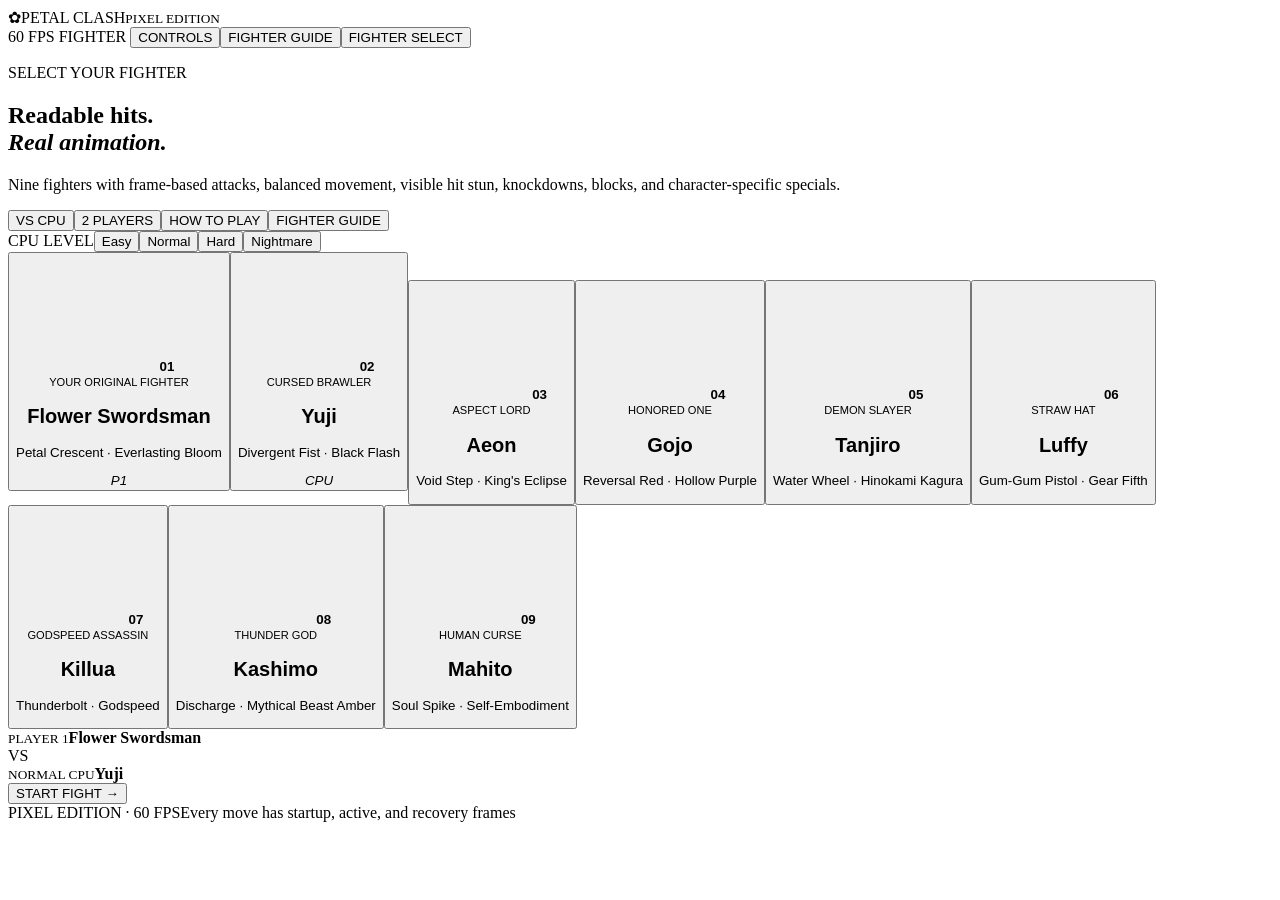
==== commit 89bd5f81: "Add controls menu and fighter guide" ====
--- a/index.html
+++ b/index.html
@@ -1 +1 @@
-<!DOCTYPE html><html lang="en"><head><meta charSet="utf-8"/><meta name="viewport" content="width=device-width, initial-scale=1"/><link rel="stylesheet" href="/BattleArena/_next/static/chunks/06kf..6u5eg8d.css" data-precedence="next"/><link rel="preload" as="script" fetchPriority="low" href="/BattleArena/_next/static/chunks/0ht900cau6_ur.js"/><script src="/BattleArena/_next/static/chunks/0n_eh19kxr6q1.js" async=""></script><script src="/BattleArena/_next/static/chunks/07lhk_q6pmm3r.js" async=""></script><script src="/BattleArena/_next/static/chunks/turbopack-0rrjkcv7wh3c1.js" async=""></script><script src="/BattleArena/_next/static/chunks/0dbhjjzl8qfwv.js" async=""></script><script src="/BattleArena/_next/static/chunks/0d8wt.-_eckh3.js" async=""></script><title>Petal Clash Arena</title><meta name="description" content="A fast 2-player browser fighting game with six unique fighters and adaptive CPU opponents."/><meta name="codex-preview" content="development"/><script src="/BattleArena/_next/static/chunks/03~yq9q893hmn.js" noModule=""></script></head><body><div hidden=""><!--$--><!--/$--></div><main class="app-shell"><header class="topbar"><div class="brand"><span class="brand-mark">✿</span><span>PETAL CLASH</span><small>PIXEL EDITION</small></div><div class="top-actions"><span class="status-dot"></span> 60 FPS FIGHTER <button>FIGHTER SELECT</button></div></header><section class="select-screen"><div class="hero-copy"><p class="eyebrow">SELECT YOUR FIGHTER</p><h1>Readable hits.<br/><em>Real animation.</em></h1><p>Nine fighters with frame-based attacks, balanced movement, visible hit stun, knockdowns, blocks, and character-specific specials.</p></div><div class="setup-panel"><div class="tabs"><button class="active">VS CPU</button><button class="">2 PLAYERS</button></div><div class="difficulty"><span>CPU LEVEL</span><button class="">Easy</button><button class="active">Normal</button><button class="">Hard</button><button class="">Nightmare</button></div></div><div class="roster pixel-roster"><button class="fighter-card p1 " style="--accent:#ff78ae"><div class="card-art pixel-art"><canvas width="96" height="116" aria-hidden="true"></canvas><b>01</b></div><div class="card-info"><small>YOUR ORIGINAL FIGHTER</small><h2>Flower Swordsman</h2><p>Petal Crescent<!-- --> · <!-- -->Everlasting Bloom</p></div><div class="pick-tags"><i>P1</i></div></button><button class="fighter-card  p2" style="--accent:#ff3b62"><div class="card-art pixel-art"><canvas width="96" height="116" aria-hidden="true"></canvas><b>02</b></div><div class="card-info"><small>CURSED BRAWLER</small><h2>Yuji</h2><p>Divergent Fist<!-- --> · <!-- -->Black Flash</p></div><div class="pick-tags"><i>CPU</i></div></button><button class="fighter-card  " style="--accent:#e9c75e"><div class="card-art pixel-art"><canvas width="96" height="116" aria-hidden="true"></canvas><b>03</b></div><div class="card-info"><small>ASPECT LORD</small><h2>Aeon</h2><p>Void Step<!-- --> · <!-- -->King&#x27;s Eclipse</p></div><div class="pick-tags"></div></button><button class="fighter-card  " style="--accent:#6f8cff"><div class="card-art pixel-art"><canvas width="96" height="116" aria-hidden="true"></canvas><b>04</b></div><div class="card-info"><small>HONORED ONE</small><h2>Gojo</h2><p>Reversal Red<!-- --> · <!-- -->Hollow Purple</p></div><div class="pick-tags"></div></button><button class="fighter-card  " style="--accent:#38cbb2"><div class="card-art pixel-art"><canvas width="96" height="116" aria-hidden="true"></canvas><b>05</b></div><div class="card-info"><small>DEMON SLAYER</small><h2>Tanjiro</h2><p>Water Wheel<!-- --> · <!-- -->Hinokami Kagura</p></div><div class="pick-tags"></div></button><button class="fighter-card  " style="--accent:#ffcf43"><div class="card-art pixel-art"><canvas width="96" height="116" aria-hidden="true"></canvas><b>06</b></div><div class="card-info"><small>STRAW HAT</small><h2>Luffy</h2><p>Gum-Gum Pistol<!-- --> · <!-- -->Gear Fifth</p></div><div class="pick-tags"></div></button><button class="fighter-card  " style="--accent:#80ddff"><div class="card-art pixel-art"><canvas width="96" height="116" aria-hidden="true"></canvas><b>07</b></div><div class="card-info"><small>GODSPEED ASSASSIN</small><h2>Killua</h2><p>Thunderbolt<!-- --> · <!-- -->Godspeed</p></div><div class="pick-tags"></div></button><button class="fighter-card  " style="--accent:#57e3db"><div class="card-art pixel-art"><canvas width="96" height="116" aria-hidden="true"></canvas><b>08</b></div><div class="card-info"><small>THUNDER GOD</small><h2>Kashimo</h2><p>Discharge<!-- --> · <!-- -->Mythical Beast Amber</p></div><div class="pick-tags"></div></button><button class="fighter-card  " style="--accent:#a787de"><div class="card-art pixel-art"><canvas width="96" height="116" aria-hidden="true"></canvas><b>09</b></div><div class="card-info"><small>HUMAN CURSE</small><h2>Mahito</h2><p>Soul Spike<!-- --> · <!-- -->Self-Embodiment</p></div><div class="pick-tags"></div></button></div><div class="versus-strip"><div><small>PLAYER 1</small><b>Flower Swordsman</b></div><span>VS</span><div class="right"><small>NORMAL CPU</small><b>Yuji</b></div><button class="fight-button">START FIGHT <span>→</span></button></div></section><footer><span>PIXEL EDITION · 60 FPS</span><span>Every move has startup, active, and recovery frames</span></footer></main><!--$--><!--/$--><script src="/BattleArena/_next/static/chunks/0ht900cau6_ur.js" id="_R_" async=""></script><script>(self.__next_f=self.__next_f||[]).push([0])</script><script>self.__next_f.push([1,"1:\"$Sreact.fragment\"\n2:I[39756,[\"/BattleArena/_next/static/chunks/0dbhjjzl8qfwv.js\"],\"default\"]\n3:I[37457,[\"/BattleArena/_next/static/chunks/0dbhjjzl8qfwv.js\"],\"default\"]\n4:I[47257,[\"/BattleArena/_next/static/chunks/0dbhjjzl8qfwv.js\"],\"ClientPageRoot\"]\n5:I[31713,[\"/BattleArena/_next/static/chunks/0dbhjjzl8qfwv.js\",\"/BattleArena/_next/static/chunks/0d8wt.-_eckh3.js\"],\"default\"]\n8:I[97367,[\"/BattleArena/_next/static/chunks/0dbhjjzl8qfwv.js\"],\"OutletBoundary\"]\n9:\"$Sreact.suspense\"\nb:I[97367,[\"/BattleArena/_next/static/chunks/0dbhjjzl8qfwv.js\"],\"ViewportBoundary\"]\nd:I[97367,[\"/BattleArena/_next/static/chunks/0dbhjjzl8qfwv.js\"],\"MetadataBoundary\"]\nf:I[68027,[\"/BattleArena/_next/static/chunks/0dbhjjzl8qfwv.js\"],\"default\",1]\n:HL[\"/BattleArena/_next/static/chunks/06kf..6u5eg8d.css\",\"style\"]\n"])</script><script>self.__next_f.push([1,"0:{\"P\":null,\"c\":[\"\",\"\"],\"q\":\"\",\"i\":false,\"f\":[[[\"\",{\"children\":[\"__PAGE__\",{}]},\"$undefined\",\"$undefined\",16],[[\"$\",\"$1\",\"c\",{\"children\":[[[\"$\",\"link\",\"0\",{\"rel\":\"stylesheet\",\"href\":\"/BattleArena/_next/static/chunks/06kf..6u5eg8d.css\",\"precedence\":\"next\",\"crossOrigin\":\"$undefined\",\"nonce\":\"$undefined\"}],[\"$\",\"script\",\"script-0\",{\"src\":\"/BattleArena/_next/static/chunks/0dbhjjzl8qfwv.js\",\"async\":true,\"nonce\":\"$undefined\"}]],[\"$\",\"html\",null,{\"lang\":\"en\",\"children\":[\"$\",\"body\",null,{\"children\":[\"$\",\"$L2\",null,{\"parallelRouterKey\":\"children\",\"error\":\"$undefined\",\"errorStyles\":\"$undefined\",\"errorScripts\":\"$undefined\",\"template\":[\"$\",\"$L3\",null,{}],\"templateStyles\":\"$undefined\",\"templateScripts\":\"$undefined\",\"notFound\":[[[\"$\",\"title\",null,{\"children\":\"404: This page could not be found.\"}],[\"$\",\"div\",null,{\"style\":{\"fontFamily\":\"system-ui,\\\"Segoe UI\\\",Roboto,Helvetica,Arial,sans-serif,\\\"Apple Color Emoji\\\",\\\"Segoe UI Emoji\\\"\",\"height\":\"100vh\",\"textAlign\":\"center\",\"display\":\"flex\",\"flexDirection\":\"column\",\"alignItems\":\"center\",\"justifyContent\":\"center\"},\"children\":[\"$\",\"div\",null,{\"children\":[[\"$\",\"style\",null,{\"dangerouslySetInnerHTML\":{\"__html\":\"body{color:#000;background:#fff;margin:0}.next-error-h1{border-right:1px solid rgba(0,0,0,.3)}@media (prefers-color-scheme:dark){body{color:#fff;background:#000}.next-error-h1{border-right:1px solid rgba(255,255,255,.3)}}\"}}],[\"$\",\"h1\",null,{\"className\":\"next-error-h1\",\"style\":{\"display\":\"inline-block\",\"margin\":\"0 20px 0 0\",\"padding\":\"0 23px 0 0\",\"fontSize\":24,\"fontWeight\":500,\"verticalAlign\":\"top\",\"lineHeight\":\"49px\"},\"children\":404}],[\"$\",\"div\",null,{\"style\":{\"display\":\"inline-block\"},\"children\":[\"$\",\"h2\",null,{\"style\":{\"fontSize\":14,\"fontWeight\":400,\"lineHeight\":\"49px\",\"margin\":0},\"children\":\"This page could not be found.\"}]}]]}]}]],[]],\"forbidden\":\"$undefined\",\"unauthorized\":\"$undefined\"}]}]}]]}],{\"children\":[[\"$\",\"$1\",\"c\",{\"children\":[[\"$\",\"$L4\",null,{\"Component\":\"$5\",\"serverProvidedParams\":{\"searchParams\":{},\"params\":{},\"promises\":[\"$@6\",\"$@7\"]}}],[[\"$\",\"script\",\"script-0\",{\"src\":\"/BattleArena/_next/static/chunks/0d8wt.-_eckh3.js\",\"async\":true,\"nonce\":\"$undefined\"}]],[\"$\",\"$L8\",null,{\"children\":[\"$\",\"$9\",null,{\"name\":\"Next.MetadataOutlet\",\"children\":\"$@a\"}]}]]}],{},null,false,null]},null,false,null],[\"$\",\"$1\",\"h\",{\"children\":[null,[\"$\",\"$Lb\",null,{\"children\":\"$Lc\"}],[\"$\",\"div\",null,{\"hidden\":true,\"children\":[\"$\",\"$Ld\",null,{\"children\":[\"$\",\"$9\",null,{\"name\":\"Next.Metadata\",\"children\":\"$Le\"}]}]}],null]}],false]],\"m\":\"$undefined\",\"G\":[\"$f\",[[\"$\",\"link\",\"0\",{\"rel\":\"stylesheet\",\"href\":\"/BattleArena/_next/static/chunks/06kf..6u5eg8d.css\",\"precedence\":\"next\",\"crossOrigin\":\"$undefined\",\"nonce\":\"$undefined\"}]]],\"S\":true,\"h\":null,\"s\":\"$undefined\",\"l\":\"$undefined\",\"p\":\"$undefined\",\"d\":\"$undefined\",\"b\":\"yPpG0-hnvz6346csfUb4F\"}\n"])</script><script>self.__next_f.push([1,"6:{}\n7:\"$0:f:0:1:1:children:0:props:children:0:props:serverProvidedParams:params\"\n"])</script><script>self.__next_f.push([1,"c:[[\"$\",\"meta\",\"0\",{\"charSet\":\"utf-8\"}],[\"$\",\"meta\",\"1\",{\"name\":\"viewport\",\"content\":\"width=device-width, initial-scale=1\"}]]\n"])</script><script>self.__next_f.push([1,"a:null\ne:[[\"$\",\"title\",\"0\",{\"children\":\"Petal Clash Arena\"}],[\"$\",\"meta\",\"1\",{\"name\":\"description\",\"content\":\"A fast 2-player browser fighting game with six unique fighters and adaptive CPU opponents.\"}],[\"$\",\"meta\",\"2\",{\"name\":\"codex-preview\",\"content\":\"development\"}]]\n"])</script></body></html>+<!DOCTYPE html><html lang="en"><head><meta charSet="utf-8"/><meta name="viewport" content="width=device-width, initial-scale=1"/><link rel="stylesheet" href="/BattleArena/_next/static/chunks/09tqurz.5j..f.css" data-precedence="next"/><link rel="preload" as="script" fetchPriority="low" href="/BattleArena/_next/static/chunks/0ht900cau6_ur.js"/><script src="/BattleArena/_next/static/chunks/0n_eh19kxr6q1.js" async=""></script><script src="/BattleArena/_next/static/chunks/07lhk_q6pmm3r.js" async=""></script><script src="/BattleArena/_next/static/chunks/turbopack-0rrjkcv7wh3c1.js" async=""></script><script src="/BattleArena/_next/static/chunks/0dbhjjzl8qfwv.js" async=""></script><script src="/BattleArena/_next/static/chunks/0j303~-bb_uta.js" async=""></script><title>Petal Clash Arena</title><meta name="description" content="A fast 2-player browser fighting game with six unique fighters and adaptive CPU opponents."/><meta name="codex-preview" content="development"/><script src="/BattleArena/_next/static/chunks/03~yq9q893hmn.js" noModule=""></script></head><body><div hidden=""><!--$--><!--/$--></div><main class="app-shell"><header class="topbar"><div class="brand"><span class="brand-mark">✿</span><span>PETAL CLASH</span><small>PIXEL EDITION</small></div><div class="top-actions"><span class="status-dot"></span> 60 FPS FIGHTER <button>CONTROLS</button><button>FIGHTER GUIDE</button><button>FIGHTER SELECT</button></div></header><section class="select-screen"><div class="hero-copy"><p class="eyebrow">SELECT YOUR FIGHTER</p><h1>Readable hits.<br/><em>Real animation.</em></h1><p>Nine fighters with frame-based attacks, balanced movement, visible hit stun, knockdowns, blocks, and character-specific specials.</p></div><div class="setup-panel"><div class="tabs"><button class="active">VS CPU</button><button class="">2 PLAYERS</button><button>HOW TO PLAY</button><button>FIGHTER GUIDE</button></div><div class="difficulty"><span>CPU LEVEL</span><button class="">Easy</button><button class="active">Normal</button><button class="">Hard</button><button class="">Nightmare</button></div></div><div class="roster pixel-roster"><button class="fighter-card p1 " style="--accent:#ff78ae"><div class="card-art pixel-art"><canvas width="96" height="116" aria-hidden="true"></canvas><b>01</b></div><div class="card-info"><small>YOUR ORIGINAL FIGHTER</small><h2>Flower Swordsman</h2><p>Petal Crescent<!-- --> · <!-- -->Everlasting Bloom</p></div><div class="pick-tags"><i>P1</i></div></button><button class="fighter-card  p2" style="--accent:#ff3b62"><div class="card-art pixel-art"><canvas width="96" height="116" aria-hidden="true"></canvas><b>02</b></div><div class="card-info"><small>CURSED BRAWLER</small><h2>Yuji</h2><p>Divergent Fist<!-- --> · <!-- -->Black Flash</p></div><div class="pick-tags"><i>CPU</i></div></button><button class="fighter-card  " style="--accent:#e9c75e"><div class="card-art pixel-art"><canvas width="96" height="116" aria-hidden="true"></canvas><b>03</b></div><div class="card-info"><small>ASPECT LORD</small><h2>Aeon</h2><p>Void Step<!-- --> · <!-- -->King&#x27;s Eclipse</p></div><div class="pick-tags"></div></button><button class="fighter-card  " style="--accent:#6f8cff"><div class="card-art pixel-art"><canvas width="96" height="116" aria-hidden="true"></canvas><b>04</b></div><div class="card-info"><small>HONORED ONE</small><h2>Gojo</h2><p>Reversal Red<!-- --> · <!-- -->Hollow Purple</p></div><div class="pick-tags"></div></button><button class="fighter-card  " style="--accent:#38cbb2"><div class="card-art pixel-art"><canvas width="96" height="116" aria-hidden="true"></canvas><b>05</b></div><div class="card-info"><small>DEMON SLAYER</small><h2>Tanjiro</h2><p>Water Wheel<!-- --> · <!-- -->Hinokami Kagura</p></div><div class="pick-tags"></div></button><button class="fighter-card  " style="--accent:#ffcf43"><div class="card-art pixel-art"><canvas width="96" height="116" aria-hidden="true"></canvas><b>06</b></div><div class="card-info"><small>STRAW HAT</small><h2>Luffy</h2><p>Gum-Gum Pistol<!-- --> · <!-- -->Gear Fifth</p></div><div class="pick-tags"></div></button><button class="fighter-card  " style="--accent:#80ddff"><div class="card-art pixel-art"><canvas width="96" height="116" aria-hidden="true"></canvas><b>07</b></div><div class="card-info"><small>GODSPEED ASSASSIN</small><h2>Killua</h2><p>Thunderbolt<!-- --> · <!-- -->Godspeed</p></div><div class="pick-tags"></div></button><button class="fighter-card  " style="--accent:#57e3db"><div class="card-art pixel-art"><canvas width="96" height="116" aria-hidden="true"></canvas><b>08</b></div><div class="card-info"><small>THUNDER GOD</small><h2>Kashimo</h2><p>Discharge<!-- --> · <!-- -->Mythical Beast Amber</p></div><div class="pick-tags"></div></button><button class="fighter-card  " style="--accent:#a787de"><div class="card-art pixel-art"><canvas width="96" height="116" aria-hidden="true"></canvas><b>09</b></div><div class="card-info"><small>HUMAN CURSE</small><h2>Mahito</h2><p>Soul Spike<!-- --> · <!-- -->Self-Embodiment</p></div><div class="pick-tags"></div></button></div><div class="versus-strip"><div><small>PLAYER 1</small><b>Flower Swordsman</b></div><span>VS</span><div class="right"><small>NORMAL CPU</small><b>Yuji</b></div><button class="fight-button">START FIGHT <span>→</span></button></div></section><footer><span>PIXEL EDITION · 60 FPS</span><span>Every move has startup, active, and recovery frames</span></footer></main><!--$--><!--/$--><script src="/BattleArena/_next/static/chunks/0ht900cau6_ur.js" id="_R_" async=""></script><script>(self.__next_f=self.__next_f||[]).push([0])</script><script>self.__next_f.push([1,"1:\"$Sreact.fragment\"\n2:I[39756,[\"/BattleArena/_next/static/chunks/0dbhjjzl8qfwv.js\"],\"default\"]\n3:I[37457,[\"/BattleArena/_next/static/chunks/0dbhjjzl8qfwv.js\"],\"default\"]\n4:I[47257,[\"/BattleArena/_next/static/chunks/0dbhjjzl8qfwv.js\"],\"ClientPageRoot\"]\n5:I[31713,[\"/BattleArena/_next/static/chunks/0dbhjjzl8qfwv.js\",\"/BattleArena/_next/static/chunks/0j303~-bb_uta.js\"],\"default\"]\n8:I[97367,[\"/BattleArena/_next/static/chunks/0dbhjjzl8qfwv.js\"],\"OutletBoundary\"]\n9:\"$Sreact.suspense\"\nb:I[97367,[\"/BattleArena/_next/static/chunks/0dbhjjzl8qfwv.js\"],\"ViewportBoundary\"]\nd:I[97367,[\"/BattleArena/_next/static/chunks/0dbhjjzl8qfwv.js\"],\"MetadataBoundary\"]\nf:I[68027,[\"/BattleArena/_next/static/chunks/0dbhjjzl8qfwv.js\"],\"default\",1]\n:HL[\"/BattleArena/_next/static/chunks/09tqurz.5j..f.css\",\"style\"]\n"])</script><script>self.__next_f.push([1,"0:{\"P\":null,\"c\":[\"\",\"\"],\"q\":\"\",\"i\":false,\"f\":[[[\"\",{\"children\":[\"__PAGE__\",{}]},\"$undefined\",\"$undefined\",16],[[\"$\",\"$1\",\"c\",{\"children\":[[[\"$\",\"link\",\"0\",{\"rel\":\"stylesheet\",\"href\":\"/BattleArena/_next/static/chunks/09tqurz.5j..f.css\",\"precedence\":\"next\",\"crossOrigin\":\"$undefined\",\"nonce\":\"$undefined\"}],[\"$\",\"script\",\"script-0\",{\"src\":\"/BattleArena/_next/static/chunks/0dbhjjzl8qfwv.js\",\"async\":true,\"nonce\":\"$undefined\"}]],[\"$\",\"html\",null,{\"lang\":\"en\",\"children\":[\"$\",\"body\",null,{\"children\":[\"$\",\"$L2\",null,{\"parallelRouterKey\":\"children\",\"error\":\"$undefined\",\"errorStyles\":\"$undefined\",\"errorScripts\":\"$undefined\",\"template\":[\"$\",\"$L3\",null,{}],\"templateStyles\":\"$undefined\",\"templateScripts\":\"$undefined\",\"notFound\":[[[\"$\",\"title\",null,{\"children\":\"404: This page could not be found.\"}],[\"$\",\"div\",null,{\"style\":{\"fontFamily\":\"system-ui,\\\"Segoe UI\\\",Roboto,Helvetica,Arial,sans-serif,\\\"Apple Color Emoji\\\",\\\"Segoe UI Emoji\\\"\",\"height\":\"100vh\",\"textAlign\":\"center\",\"display\":\"flex\",\"flexDirection\":\"column\",\"alignItems\":\"center\",\"justifyContent\":\"center\"},\"children\":[\"$\",\"div\",null,{\"children\":[[\"$\",\"style\",null,{\"dangerouslySetInnerHTML\":{\"__html\":\"body{color:#000;background:#fff;margin:0}.next-error-h1{border-right:1px solid rgba(0,0,0,.3)}@media (prefers-color-scheme:dark){body{color:#fff;background:#000}.next-error-h1{border-right:1px solid rgba(255,255,255,.3)}}\"}}],[\"$\",\"h1\",null,{\"className\":\"next-error-h1\",\"style\":{\"display\":\"inline-block\",\"margin\":\"0 20px 0 0\",\"padding\":\"0 23px 0 0\",\"fontSize\":24,\"fontWeight\":500,\"verticalAlign\":\"top\",\"lineHeight\":\"49px\"},\"children\":404}],[\"$\",\"div\",null,{\"style\":{\"display\":\"inline-block\"},\"children\":[\"$\",\"h2\",null,{\"style\":{\"fontSize\":14,\"fontWeight\":400,\"lineHeight\":\"49px\",\"margin\":0},\"children\":\"This page could not be found.\"}]}]]}]}]],[]],\"forbidden\":\"$undefined\",\"unauthorized\":\"$undefined\"}]}]}]]}],{\"children\":[[\"$\",\"$1\",\"c\",{\"children\":[[\"$\",\"$L4\",null,{\"Component\":\"$5\",\"serverProvidedParams\":{\"searchParams\":{},\"params\":{},\"promises\":[\"$@6\",\"$@7\"]}}],[[\"$\",\"script\",\"script-0\",{\"src\":\"/BattleArena/_next/static/chunks/0j303~-bb_uta.js\",\"async\":true,\"nonce\":\"$undefined\"}]],[\"$\",\"$L8\",null,{\"children\":[\"$\",\"$9\",null,{\"name\":\"Next.MetadataOutlet\",\"children\":\"$@a\"}]}]]}],{},null,false,null]},null,false,null],[\"$\",\"$1\",\"h\",{\"children\":[null,[\"$\",\"$Lb\",null,{\"children\":\"$Lc\"}],[\"$\",\"div\",null,{\"hidden\":true,\"children\":[\"$\",\"$Ld\",null,{\"children\":[\"$\",\"$9\",null,{\"name\":\"Next.Metadata\",\"children\":\"$Le\"}]}]}],null]}],false]],\"m\":\"$undefined\",\"G\":[\"$f\",[[\"$\",\"link\",\"0\",{\"rel\":\"stylesheet\",\"href\":\"/BattleArena/_next/static/chunks/09tqurz.5j..f.css\",\"precedence\":\"next\",\"crossOrigin\":\"$undefined\",\"nonce\":\"$undefined\"}]]],\"S\":true,\"h\":null,\"s\":\"$undefined\",\"l\":\"$undefined\",\"p\":\"$undefined\",\"d\":\"$undefined\",\"b\":\"W7P8fXujayJSbI4hPk19W\"}\n"])</script><script>self.__next_f.push([1,"6:{}\n7:\"$0:f:0:1:1:children:0:props:children:0:props:serverProvidedParams:params\"\n"])</script><script>self.__next_f.push([1,"c:[[\"$\",\"meta\",\"0\",{\"charSet\":\"utf-8\"}],[\"$\",\"meta\",\"1\",{\"name\":\"viewport\",\"content\":\"width=device-width, initial-scale=1\"}]]\n"])</script><script>self.__next_f.push([1,"a:null\ne:[[\"$\",\"title\",\"0\",{\"children\":\"Petal Clash Arena\"}],[\"$\",\"meta\",\"1\",{\"name\":\"description\",\"content\":\"A fast 2-player browser fighting game with six unique fighters and adaptive CPU opponents.\"}],[\"$\",\"meta\",\"2\",{\"name\":\"codex-preview\",\"content\":\"development\"}]]\n"])</script></body></html>
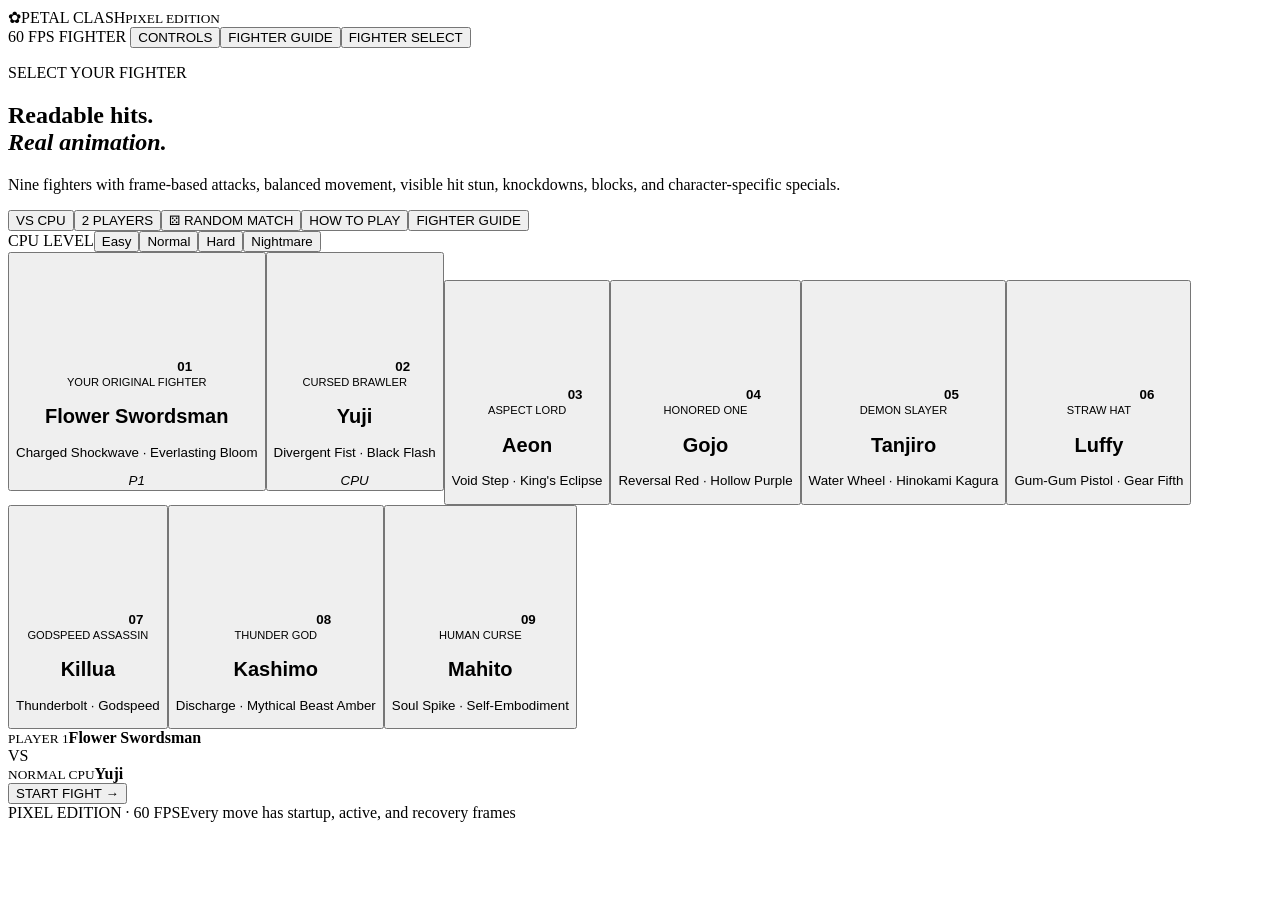
==== commit 26defd70: "Add combo dash and cooldown ultimates" ====
--- a/index.html
+++ b/index.html
@@ -1 +1 @@
-<!DOCTYPE html><html lang="en"><head><meta charSet="utf-8"/><meta name="viewport" content="width=device-width, initial-scale=1"/><link rel="stylesheet" href="/BattleArena/_next/static/chunks/09tqurz.5j..f.css" data-precedence="next"/><link rel="preload" as="script" fetchPriority="low" href="/BattleArena/_next/static/chunks/0ht900cau6_ur.js"/><script src="/BattleArena/_next/static/chunks/0n_eh19kxr6q1.js" async=""></script><script src="/BattleArena/_next/static/chunks/07lhk_q6pmm3r.js" async=""></script><script src="/BattleArena/_next/static/chunks/turbopack-0rrjkcv7wh3c1.js" async=""></script><script src="/BattleArena/_next/static/chunks/0dbhjjzl8qfwv.js" async=""></script><script src="/BattleArena/_next/static/chunks/0j303~-bb_uta.js" async=""></script><title>Petal Clash Arena</title><meta name="description" content="A fast 2-player browser fighting game with six unique fighters and adaptive CPU opponents."/><meta name="codex-preview" content="development"/><script src="/BattleArena/_next/static/chunks/03~yq9q893hmn.js" noModule=""></script></head><body><div hidden=""><!--$--><!--/$--></div><main class="app-shell"><header class="topbar"><div class="brand"><span class="brand-mark">✿</span><span>PETAL CLASH</span><small>PIXEL EDITION</small></div><div class="top-actions"><span class="status-dot"></span> 60 FPS FIGHTER <button>CONTROLS</button><button>FIGHTER GUIDE</button><button>FIGHTER SELECT</button></div></header><section class="select-screen"><div class="hero-copy"><p class="eyebrow">SELECT YOUR FIGHTER</p><h1>Readable hits.<br/><em>Real animation.</em></h1><p>Nine fighters with frame-based attacks, balanced movement, visible hit stun, knockdowns, blocks, and character-specific specials.</p></div><div class="setup-panel"><div class="tabs"><button class="active">VS CPU</button><button class="">2 PLAYERS</button><button>HOW TO PLAY</button><button>FIGHTER GUIDE</button></div><div class="difficulty"><span>CPU LEVEL</span><button class="">Easy</button><button class="active">Normal</button><button class="">Hard</button><button class="">Nightmare</button></div></div><div class="roster pixel-roster"><button class="fighter-card p1 " style="--accent:#ff78ae"><div class="card-art pixel-art"><canvas width="96" height="116" aria-hidden="true"></canvas><b>01</b></div><div class="card-info"><small>YOUR ORIGINAL FIGHTER</small><h2>Flower Swordsman</h2><p>Petal Crescent<!-- --> · <!-- -->Everlasting Bloom</p></div><div class="pick-tags"><i>P1</i></div></button><button class="fighter-card  p2" style="--accent:#ff3b62"><div class="card-art pixel-art"><canvas width="96" height="116" aria-hidden="true"></canvas><b>02</b></div><div class="card-info"><small>CURSED BRAWLER</small><h2>Yuji</h2><p>Divergent Fist<!-- --> · <!-- -->Black Flash</p></div><div class="pick-tags"><i>CPU</i></div></button><button class="fighter-card  " style="--accent:#e9c75e"><div class="card-art pixel-art"><canvas width="96" height="116" aria-hidden="true"></canvas><b>03</b></div><div class="card-info"><small>ASPECT LORD</small><h2>Aeon</h2><p>Void Step<!-- --> · <!-- -->King&#x27;s Eclipse</p></div><div class="pick-tags"></div></button><button class="fighter-card  " style="--accent:#6f8cff"><div class="card-art pixel-art"><canvas width="96" height="116" aria-hidden="true"></canvas><b>04</b></div><div class="card-info"><small>HONORED ONE</small><h2>Gojo</h2><p>Reversal Red<!-- --> · <!-- -->Hollow Purple</p></div><div class="pick-tags"></div></button><button class="fighter-card  " style="--accent:#38cbb2"><div class="card-art pixel-art"><canvas width="96" height="116" aria-hidden="true"></canvas><b>05</b></div><div class="card-info"><small>DEMON SLAYER</small><h2>Tanjiro</h2><p>Water Wheel<!-- --> · <!-- -->Hinokami Kagura</p></div><div class="pick-tags"></div></button><button class="fighter-card  " style="--accent:#ffcf43"><div class="card-art pixel-art"><canvas width="96" height="116" aria-hidden="true"></canvas><b>06</b></div><div class="card-info"><small>STRAW HAT</small><h2>Luffy</h2><p>Gum-Gum Pistol<!-- --> · <!-- -->Gear Fifth</p></div><div class="pick-tags"></div></button><button class="fighter-card  " style="--accent:#80ddff"><div class="card-art pixel-art"><canvas width="96" height="116" aria-hidden="true"></canvas><b>07</b></div><div class="card-info"><small>GODSPEED ASSASSIN</small><h2>Killua</h2><p>Thunderbolt<!-- --> · <!-- -->Godspeed</p></div><div class="pick-tags"></div></button><button class="fighter-card  " style="--accent:#57e3db"><div class="card-art pixel-art"><canvas width="96" height="116" aria-hidden="true"></canvas><b>08</b></div><div class="card-info"><small>THUNDER GOD</small><h2>Kashimo</h2><p>Discharge<!-- --> · <!-- -->Mythical Beast Amber</p></div><div class="pick-tags"></div></button><button class="fighter-card  " style="--accent:#a787de"><div class="card-art pixel-art"><canvas width="96" height="116" aria-hidden="true"></canvas><b>09</b></div><div class="card-info"><small>HUMAN CURSE</small><h2>Mahito</h2><p>Soul Spike<!-- --> · <!-- -->Self-Embodiment</p></div><div class="pick-tags"></div></button></div><div class="versus-strip"><div><small>PLAYER 1</small><b>Flower Swordsman</b></div><span>VS</span><div class="right"><small>NORMAL CPU</small><b>Yuji</b></div><button class="fight-button">START FIGHT <span>→</span></button></div></section><footer><span>PIXEL EDITION · 60 FPS</span><span>Every move has startup, active, and recovery frames</span></footer></main><!--$--><!--/$--><script src="/BattleArena/_next/static/chunks/0ht900cau6_ur.js" id="_R_" async=""></script><script>(self.__next_f=self.__next_f||[]).push([0])</script><script>self.__next_f.push([1,"1:\"$Sreact.fragment\"\n2:I[39756,[\"/BattleArena/_next/static/chunks/0dbhjjzl8qfwv.js\"],\"default\"]\n3:I[37457,[\"/BattleArena/_next/static/chunks/0dbhjjzl8qfwv.js\"],\"default\"]\n4:I[47257,[\"/BattleArena/_next/static/chunks/0dbhjjzl8qfwv.js\"],\"ClientPageRoot\"]\n5:I[31713,[\"/BattleArena/_next/static/chunks/0dbhjjzl8qfwv.js\",\"/BattleArena/_next/static/chunks/0j303~-bb_uta.js\"],\"default\"]\n8:I[97367,[\"/BattleArena/_next/static/chunks/0dbhjjzl8qfwv.js\"],\"OutletBoundary\"]\n9:\"$Sreact.suspense\"\nb:I[97367,[\"/BattleArena/_next/static/chunks/0dbhjjzl8qfwv.js\"],\"ViewportBoundary\"]\nd:I[97367,[\"/BattleArena/_next/static/chunks/0dbhjjzl8qfwv.js\"],\"MetadataBoundary\"]\nf:I[68027,[\"/BattleArena/_next/static/chunks/0dbhjjzl8qfwv.js\"],\"default\",1]\n:HL[\"/BattleArena/_next/static/chunks/09tqurz.5j..f.css\",\"style\"]\n"])</script><script>self.__next_f.push([1,"0:{\"P\":null,\"c\":[\"\",\"\"],\"q\":\"\",\"i\":false,\"f\":[[[\"\",{\"children\":[\"__PAGE__\",{}]},\"$undefined\",\"$undefined\",16],[[\"$\",\"$1\",\"c\",{\"children\":[[[\"$\",\"link\",\"0\",{\"rel\":\"stylesheet\",\"href\":\"/BattleArena/_next/static/chunks/09tqurz.5j..f.css\",\"precedence\":\"next\",\"crossOrigin\":\"$undefined\",\"nonce\":\"$undefined\"}],[\"$\",\"script\",\"script-0\",{\"src\":\"/BattleArena/_next/static/chunks/0dbhjjzl8qfwv.js\",\"async\":true,\"nonce\":\"$undefined\"}]],[\"$\",\"html\",null,{\"lang\":\"en\",\"children\":[\"$\",\"body\",null,{\"children\":[\"$\",\"$L2\",null,{\"parallelRouterKey\":\"children\",\"error\":\"$undefined\",\"errorStyles\":\"$undefined\",\"errorScripts\":\"$undefined\",\"template\":[\"$\",\"$L3\",null,{}],\"templateStyles\":\"$undefined\",\"templateScripts\":\"$undefined\",\"notFound\":[[[\"$\",\"title\",null,{\"children\":\"404: This page could not be found.\"}],[\"$\",\"div\",null,{\"style\":{\"fontFamily\":\"system-ui,\\\"Segoe UI\\\",Roboto,Helvetica,Arial,sans-serif,\\\"Apple Color Emoji\\\",\\\"Segoe UI Emoji\\\"\",\"height\":\"100vh\",\"textAlign\":\"center\",\"display\":\"flex\",\"flexDirection\":\"column\",\"alignItems\":\"center\",\"justifyContent\":\"center\"},\"children\":[\"$\",\"div\",null,{\"children\":[[\"$\",\"style\",null,{\"dangerouslySetInnerHTML\":{\"__html\":\"body{color:#000;background:#fff;margin:0}.next-error-h1{border-right:1px solid rgba(0,0,0,.3)}@media (prefers-color-scheme:dark){body{color:#fff;background:#000}.next-error-h1{border-right:1px solid rgba(255,255,255,.3)}}\"}}],[\"$\",\"h1\",null,{\"className\":\"next-error-h1\",\"style\":{\"display\":\"inline-block\",\"margin\":\"0 20px 0 0\",\"padding\":\"0 23px 0 0\",\"fontSize\":24,\"fontWeight\":500,\"verticalAlign\":\"top\",\"lineHeight\":\"49px\"},\"children\":404}],[\"$\",\"div\",null,{\"style\":{\"display\":\"inline-block\"},\"children\":[\"$\",\"h2\",null,{\"style\":{\"fontSize\":14,\"fontWeight\":400,\"lineHeight\":\"49px\",\"margin\":0},\"children\":\"This page could not be found.\"}]}]]}]}]],[]],\"forbidden\":\"$undefined\",\"unauthorized\":\"$undefined\"}]}]}]]}],{\"children\":[[\"$\",\"$1\",\"c\",{\"children\":[[\"$\",\"$L4\",null,{\"Component\":\"$5\",\"serverProvidedParams\":{\"searchParams\":{},\"params\":{},\"promises\":[\"$@6\",\"$@7\"]}}],[[\"$\",\"script\",\"script-0\",{\"src\":\"/BattleArena/_next/static/chunks/0j303~-bb_uta.js\",\"async\":true,\"nonce\":\"$undefined\"}]],[\"$\",\"$L8\",null,{\"children\":[\"$\",\"$9\",null,{\"name\":\"Next.MetadataOutlet\",\"children\":\"$@a\"}]}]]}],{},null,false,null]},null,false,null],[\"$\",\"$1\",\"h\",{\"children\":[null,[\"$\",\"$Lb\",null,{\"children\":\"$Lc\"}],[\"$\",\"div\",null,{\"hidden\":true,\"children\":[\"$\",\"$Ld\",null,{\"children\":[\"$\",\"$9\",null,{\"name\":\"Next.Metadata\",\"children\":\"$Le\"}]}]}],null]}],false]],\"m\":\"$undefined\",\"G\":[\"$f\",[[\"$\",\"link\",\"0\",{\"rel\":\"stylesheet\",\"href\":\"/BattleArena/_next/static/chunks/09tqurz.5j..f.css\",\"precedence\":\"next\",\"crossOrigin\":\"$undefined\",\"nonce\":\"$undefined\"}]]],\"S\":true,\"h\":null,\"s\":\"$undefined\",\"l\":\"$undefined\",\"p\":\"$undefined\",\"d\":\"$undefined\",\"b\":\"W7P8fXujayJSbI4hPk19W\"}\n"])</script><script>self.__next_f.push([1,"6:{}\n7:\"$0:f:0:1:1:children:0:props:children:0:props:serverProvidedParams:params\"\n"])</script><script>self.__next_f.push([1,"c:[[\"$\",\"meta\",\"0\",{\"charSet\":\"utf-8\"}],[\"$\",\"meta\",\"1\",{\"name\":\"viewport\",\"content\":\"width=device-width, initial-scale=1\"}]]\n"])</script><script>self.__next_f.push([1,"a:null\ne:[[\"$\",\"title\",\"0\",{\"children\":\"Petal Clash Arena\"}],[\"$\",\"meta\",\"1\",{\"name\":\"description\",\"content\":\"A fast 2-player browser fighting game with six unique fighters and adaptive CPU opponents.\"}],[\"$\",\"meta\",\"2\",{\"name\":\"codex-preview\",\"content\":\"development\"}]]\n"])</script></body></html>+<!DOCTYPE html><html lang="en"><head><meta charSet="utf-8"/><meta name="viewport" content="width=device-width, initial-scale=1"/><link rel="stylesheet" href="/BattleArena/_next/static/chunks/09s208~std8~8.css" data-precedence="next"/><link rel="preload" as="script" fetchPriority="low" href="/BattleArena/_next/static/chunks/0ht900cau6_ur.js"/><script src="/BattleArena/_next/static/chunks/0n_eh19kxr6q1.js" async=""></script><script src="/BattleArena/_next/static/chunks/07lhk_q6pmm3r.js" async=""></script><script src="/BattleArena/_next/static/chunks/turbopack-0rrjkcv7wh3c1.js" async=""></script><script src="/BattleArena/_next/static/chunks/0dbhjjzl8qfwv.js" async=""></script><script src="/BattleArena/_next/static/chunks/0hu6qb90h6.~r.js" async=""></script><title>Petal Clash Arena</title><meta name="description" content="A fast 2-player browser fighting game with six unique fighters and adaptive CPU opponents."/><meta name="codex-preview" content="development"/><script src="/BattleArena/_next/static/chunks/03~yq9q893hmn.js" noModule=""></script></head><body><div hidden=""><!--$--><!--/$--></div><main class="app-shell"><header class="topbar"><div class="brand"><span class="brand-mark">✿</span><span>PETAL CLASH</span><small>PIXEL EDITION</small></div><div class="top-actions"><span class="status-dot"></span> 60 FPS FIGHTER<!-- --> <button>CONTROLS</button><button>FIGHTER GUIDE</button><button>FIGHTER SELECT</button></div></header><section class="select-screen"><div class="hero-copy"><p class="eyebrow">SELECT YOUR FIGHTER</p><h1>Readable hits.<br/><em>Real animation.</em></h1><p>Nine fighters with frame-based attacks, balanced movement, visible hit stun, knockdowns, blocks, and character-specific specials.</p></div><div class="setup-panel"><div class="tabs"><button class="active">VS CPU</button><button class="">2 PLAYERS</button><button class="random-button">⚄ RANDOM MATCH</button><button>HOW TO PLAY</button><button>FIGHTER GUIDE</button></div><div class="difficulty"><span>CPU LEVEL</span><button class="">Easy</button><button class="active">Normal</button><button class="">Hard</button><button class="">Nightmare</button></div></div><div class="roster pixel-roster"><button class="fighter-card p1 " style="--accent:#ff78ae"><div class="card-art pixel-art"><canvas width="96" height="116" aria-hidden="true"></canvas><b>01</b></div><div class="card-info"><small>YOUR ORIGINAL FIGHTER</small><h2>Flower Swordsman</h2><p>Charged Shockwave<!-- --> · <!-- -->Everlasting Bloom</p></div><div class="pick-tags"><i>P1</i></div></button><button class="fighter-card  p2" style="--accent:#ff3b62"><div class="card-art pixel-art"><canvas width="96" height="116" aria-hidden="true"></canvas><b>02</b></div><div class="card-info"><small>CURSED BRAWLER</small><h2>Yuji</h2><p>Divergent Fist<!-- --> · <!-- -->Black Flash</p></div><div class="pick-tags"><i>CPU</i></div></button><button class="fighter-card  " style="--accent:#e9c75e"><div class="card-art pixel-art"><canvas width="96" height="116" aria-hidden="true"></canvas><b>03</b></div><div class="card-info"><small>ASPECT LORD</small><h2>Aeon</h2><p>Void Step<!-- --> · <!-- -->King&#x27;s Eclipse</p></div><div class="pick-tags"></div></button><button class="fighter-card  " style="--accent:#6f8cff"><div class="card-art pixel-art"><canvas width="96" height="116" aria-hidden="true"></canvas><b>04</b></div><div class="card-info"><small>HONORED ONE</small><h2>Gojo</h2><p>Reversal Red<!-- --> · <!-- -->Hollow Purple</p></div><div class="pick-tags"></div></button><button class="fighter-card  " style="--accent:#38cbb2"><div class="card-art pixel-art"><canvas width="96" height="116" aria-hidden="true"></canvas><b>05</b></div><div class="card-info"><small>DEMON SLAYER</small><h2>Tanjiro</h2><p>Water Wheel<!-- --> · <!-- -->Hinokami Kagura</p></div><div class="pick-tags"></div></button><button class="fighter-card  " style="--accent:#ffcf43"><div class="card-art pixel-art"><canvas width="96" height="116" aria-hidden="true"></canvas><b>06</b></div><div class="card-info"><small>STRAW HAT</small><h2>Luffy</h2><p>Gum-Gum Pistol<!-- --> · <!-- -->Gear Fifth</p></div><div class="pick-tags"></div></button><button class="fighter-card  " style="--accent:#80ddff"><div class="card-art pixel-art"><canvas width="96" height="116" aria-hidden="true"></canvas><b>07</b></div><div class="card-info"><small>GODSPEED ASSASSIN</small><h2>Killua</h2><p>Thunderbolt<!-- --> · <!-- -->Godspeed</p></div><div class="pick-tags"></div></button><button class="fighter-card  " style="--accent:#57e3db"><div class="card-art pixel-art"><canvas width="96" height="116" aria-hidden="true"></canvas><b>08</b></div><div class="card-info"><small>THUNDER GOD</small><h2>Kashimo</h2><p>Discharge<!-- --> · <!-- -->Mythical Beast Amber</p></div><div class="pick-tags"></div></button><button class="fighter-card  " style="--accent:#a787de"><div class="card-art pixel-art"><canvas width="96" height="116" aria-hidden="true"></canvas><b>09</b></div><div class="card-info"><small>HUMAN CURSE</small><h2>Mahito</h2><p>Soul Spike<!-- --> · <!-- -->Self-Embodiment</p></div><div class="pick-tags"></div></button></div><div class="versus-strip"><div><small>PLAYER 1</small><b>Flower Swordsman</b></div><span>VS</span><div class="right"><small>NORMAL CPU</small><b>Yuji</b></div><button class="fight-button">START FIGHT <span>→</span></button></div></section><footer><span>PIXEL EDITION · 60 FPS</span><span>Every move has startup, active, and recovery frames</span></footer></main><!--$--><!--/$--><script src="/BattleArena/_next/static/chunks/0ht900cau6_ur.js" id="_R_" async=""></script><script>(self.__next_f=self.__next_f||[]).push([0])</script><script>self.__next_f.push([1,"1:\"$Sreact.fragment\"\n2:I[39756,[\"/BattleArena/_next/static/chunks/0dbhjjzl8qfwv.js\"],\"default\"]\n3:I[37457,[\"/BattleArena/_next/static/chunks/0dbhjjzl8qfwv.js\"],\"default\"]\n4:I[47257,[\"/BattleArena/_next/static/chunks/0dbhjjzl8qfwv.js\"],\"ClientPageRoot\"]\n5:I[31713,[\"/BattleArena/_next/static/chunks/0dbhjjzl8qfwv.js\",\"/BattleArena/_next/static/chunks/0hu6qb90h6.~r.js\"],\"default\"]\n8:I[97367,[\"/BattleArena/_next/static/chunks/0dbhjjzl8qfwv.js\"],\"OutletBoundary\"]\n9:\"$Sreact.suspense\"\nb:I[97367,[\"/BattleArena/_next/static/chunks/0dbhjjzl8qfwv.js\"],\"ViewportBoundary\"]\nd:I[97367,[\"/BattleArena/_next/static/chunks/0dbhjjzl8qfwv.js\"],\"MetadataBoundary\"]\nf:I[68027,[\"/BattleArena/_next/static/chunks/0dbhjjzl8qfwv.js\"],\"default\",1]\n:HL[\"/BattleArena/_next/static/chunks/09s208~std8~8.css\",\"style\"]\n"])</script><script>self.__next_f.push([1,"0:{\"P\":null,\"c\":[\"\",\"\"],\"q\":\"\",\"i\":false,\"f\":[[[\"\",{\"children\":[\"__PAGE__\",{}]},\"$undefined\",\"$undefined\",16],[[\"$\",\"$1\",\"c\",{\"children\":[[[\"$\",\"link\",\"0\",{\"rel\":\"stylesheet\",\"href\":\"/BattleArena/_next/static/chunks/09s208~std8~8.css\",\"precedence\":\"next\",\"crossOrigin\":\"$undefined\",\"nonce\":\"$undefined\"}],[\"$\",\"script\",\"script-0\",{\"src\":\"/BattleArena/_next/static/chunks/0dbhjjzl8qfwv.js\",\"async\":true,\"nonce\":\"$undefined\"}]],[\"$\",\"html\",null,{\"lang\":\"en\",\"children\":[\"$\",\"body\",null,{\"children\":[\"$\",\"$L2\",null,{\"parallelRouterKey\":\"children\",\"error\":\"$undefined\",\"errorStyles\":\"$undefined\",\"errorScripts\":\"$undefined\",\"template\":[\"$\",\"$L3\",null,{}],\"templateStyles\":\"$undefined\",\"templateScripts\":\"$undefined\",\"notFound\":[[[\"$\",\"title\",null,{\"children\":\"404: This page could not be found.\"}],[\"$\",\"div\",null,{\"style\":{\"fontFamily\":\"system-ui,\\\"Segoe UI\\\",Roboto,Helvetica,Arial,sans-serif,\\\"Apple Color Emoji\\\",\\\"Segoe UI Emoji\\\"\",\"height\":\"100vh\",\"textAlign\":\"center\",\"display\":\"flex\",\"flexDirection\":\"column\",\"alignItems\":\"center\",\"justifyContent\":\"center\"},\"children\":[\"$\",\"div\",null,{\"children\":[[\"$\",\"style\",null,{\"dangerouslySetInnerHTML\":{\"__html\":\"body{color:#000;background:#fff;margin:0}.next-error-h1{border-right:1px solid rgba(0,0,0,.3)}@media (prefers-color-scheme:dark){body{color:#fff;background:#000}.next-error-h1{border-right:1px solid rgba(255,255,255,.3)}}\"}}],[\"$\",\"h1\",null,{\"className\":\"next-error-h1\",\"style\":{\"display\":\"inline-block\",\"margin\":\"0 20px 0 0\",\"padding\":\"0 23px 0 0\",\"fontSize\":24,\"fontWeight\":500,\"verticalAlign\":\"top\",\"lineHeight\":\"49px\"},\"children\":404}],[\"$\",\"div\",null,{\"style\":{\"display\":\"inline-block\"},\"children\":[\"$\",\"h2\",null,{\"style\":{\"fontSize\":14,\"fontWeight\":400,\"lineHeight\":\"49px\",\"margin\":0},\"children\":\"This page could not be found.\"}]}]]}]}]],[]],\"forbidden\":\"$undefined\",\"unauthorized\":\"$undefined\"}]}]}]]}],{\"children\":[[\"$\",\"$1\",\"c\",{\"children\":[[\"$\",\"$L4\",null,{\"Component\":\"$5\",\"serverProvidedParams\":{\"searchParams\":{},\"params\":{},\"promises\":[\"$@6\",\"$@7\"]}}],[[\"$\",\"script\",\"script-0\",{\"src\":\"/BattleArena/_next/static/chunks/0hu6qb90h6.~r.js\",\"async\":true,\"nonce\":\"$undefined\"}]],[\"$\",\"$L8\",null,{\"children\":[\"$\",\"$9\",null,{\"name\":\"Next.MetadataOutlet\",\"children\":\"$@a\"}]}]]}],{},null,false,null]},null,false,null],[\"$\",\"$1\",\"h\",{\"children\":[null,[\"$\",\"$Lb\",null,{\"children\":\"$Lc\"}],[\"$\",\"div\",null,{\"hidden\":true,\"children\":[\"$\",\"$Ld\",null,{\"children\":[\"$\",\"$9\",null,{\"name\":\"Next.Metadata\",\"children\":\"$Le\"}]}]}],null]}],false]],\"m\":\"$undefined\",\"G\":[\"$f\",[[\"$\",\"link\",\"0\",{\"rel\":\"stylesheet\",\"href\":\"/BattleArena/_next/static/chunks/09s208~std8~8.css\",\"precedence\":\"next\",\"crossOrigin\":\"$undefined\",\"nonce\":\"$undefined\"}]]],\"S\":true,\"h\":null,\"s\":\"$undefined\",\"l\":\"$undefined\",\"p\":\"$undefined\",\"d\":\"$undefined\",\"b\":\"59A1plphMdhv_jnGbq9g1\"}\n"])</script><script>self.__next_f.push([1,"6:{}\n7:\"$0:f:0:1:1:children:0:props:children:0:props:serverProvidedParams:params\"\n"])</script><script>self.__next_f.push([1,"c:[[\"$\",\"meta\",\"0\",{\"charSet\":\"utf-8\"}],[\"$\",\"meta\",\"1\",{\"name\":\"viewport\",\"content\":\"width=device-width, initial-scale=1\"}]]\n"])</script><script>self.__next_f.push([1,"a:null\ne:[[\"$\",\"title\",\"0\",{\"children\":\"Petal Clash Arena\"}],[\"$\",\"meta\",\"1\",{\"name\":\"description\",\"content\":\"A fast 2-player browser fighting game with six unique fighters and adaptive CPU opponents.\"}],[\"$\",\"meta\",\"2\",{\"name\":\"codex-preview\",\"content\":\"development\"}]]\n"])</script></body></html>
